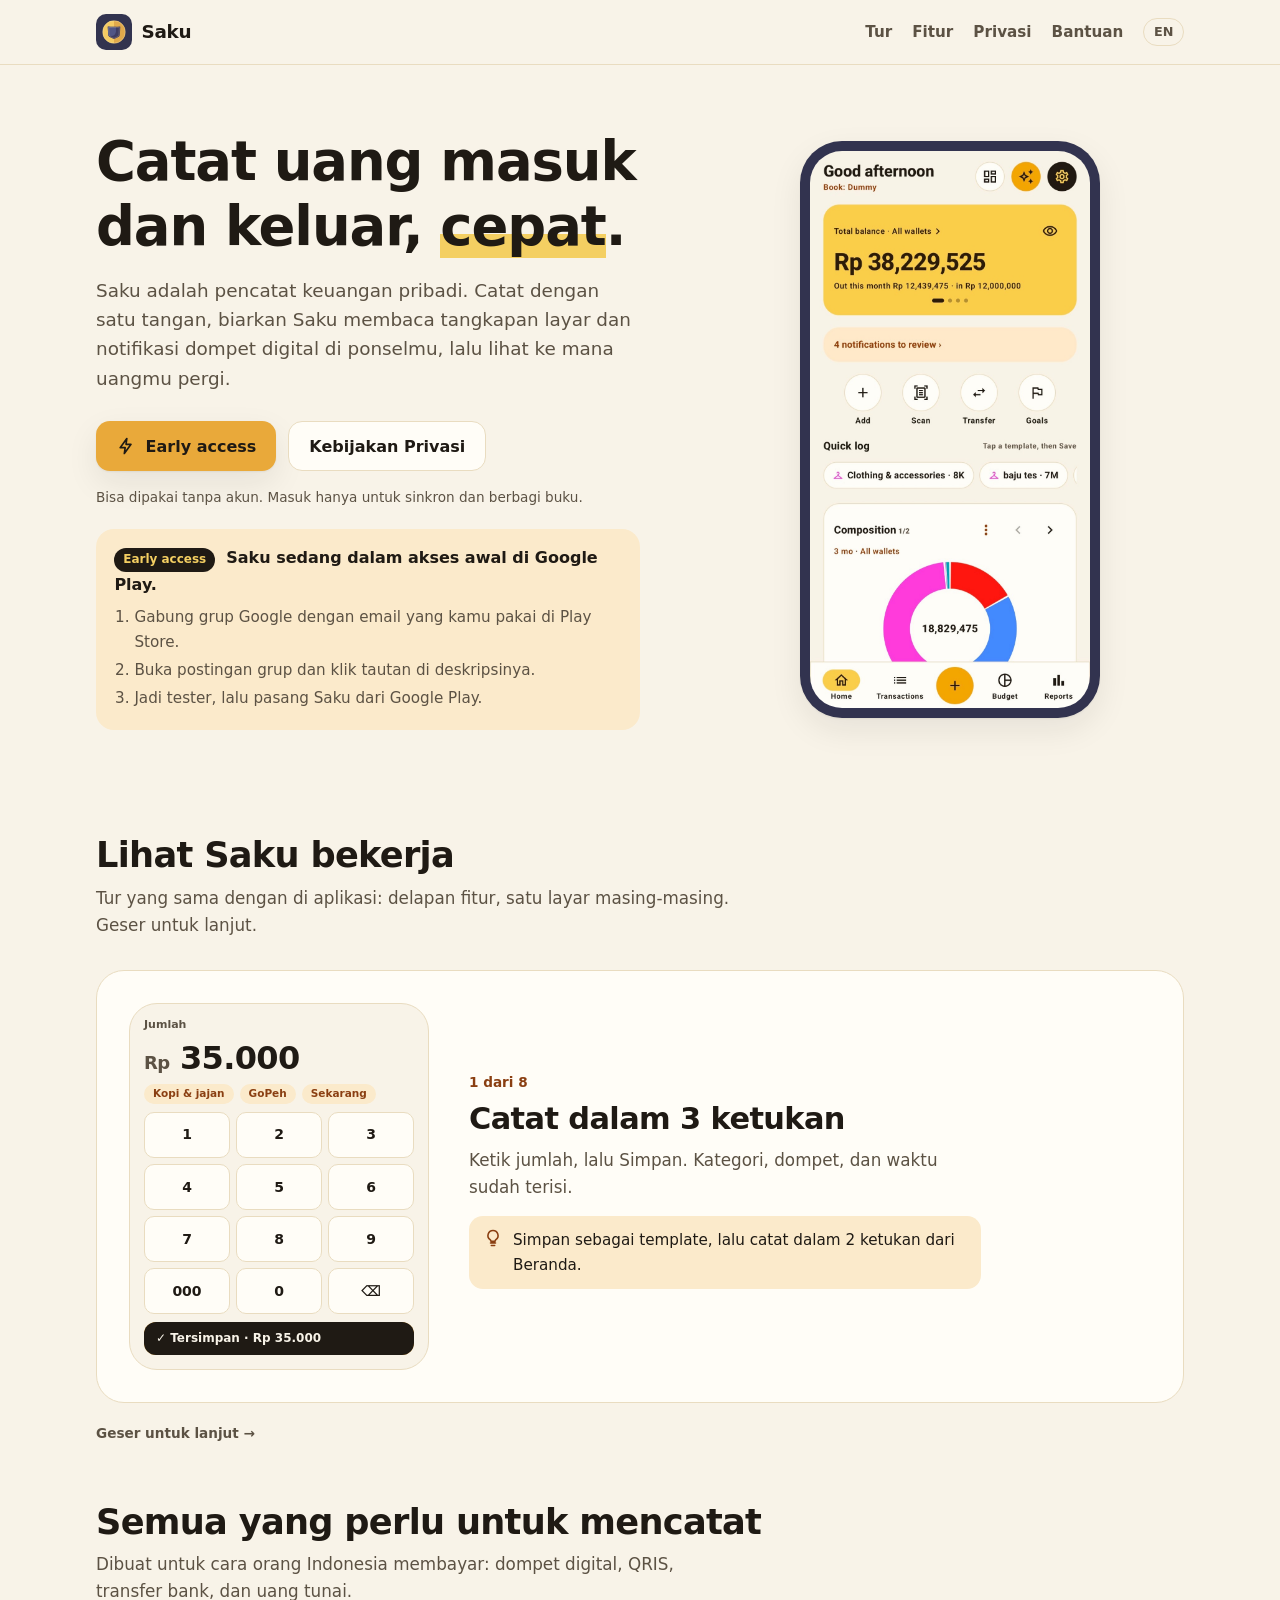
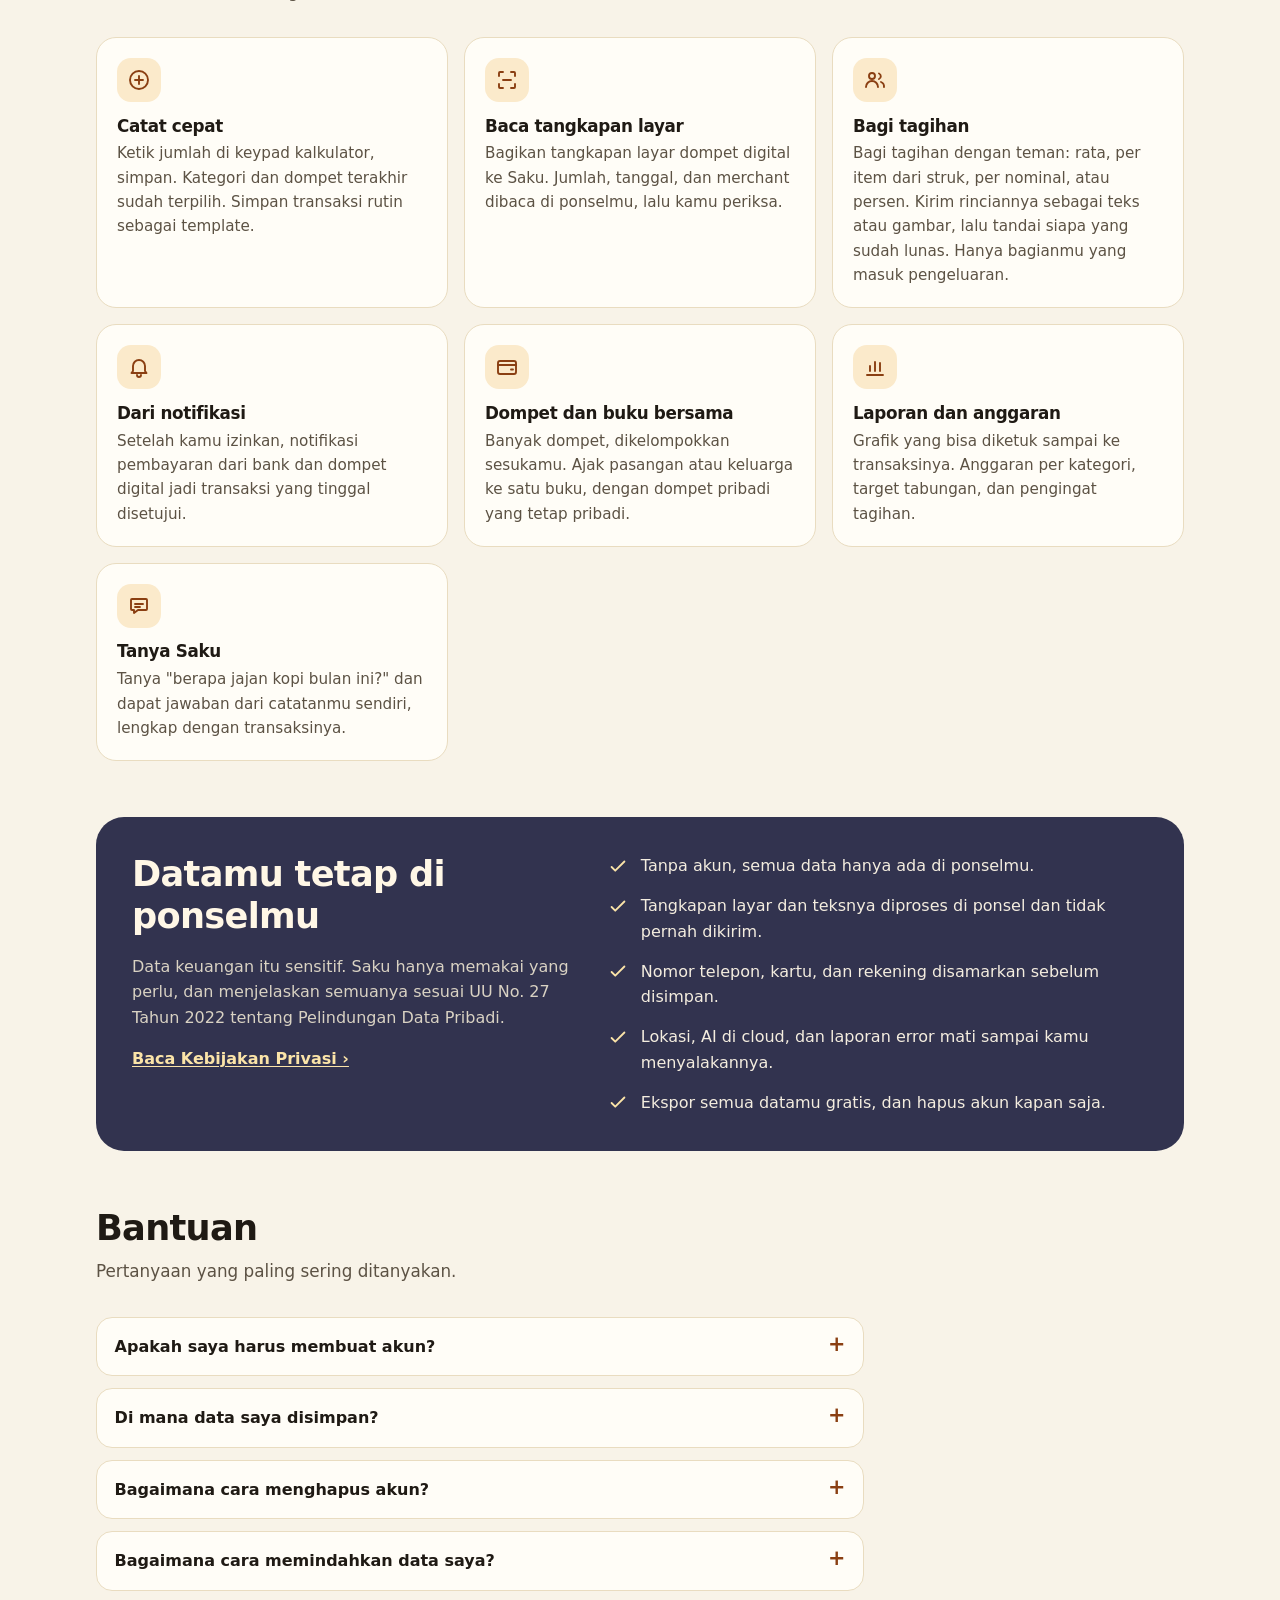
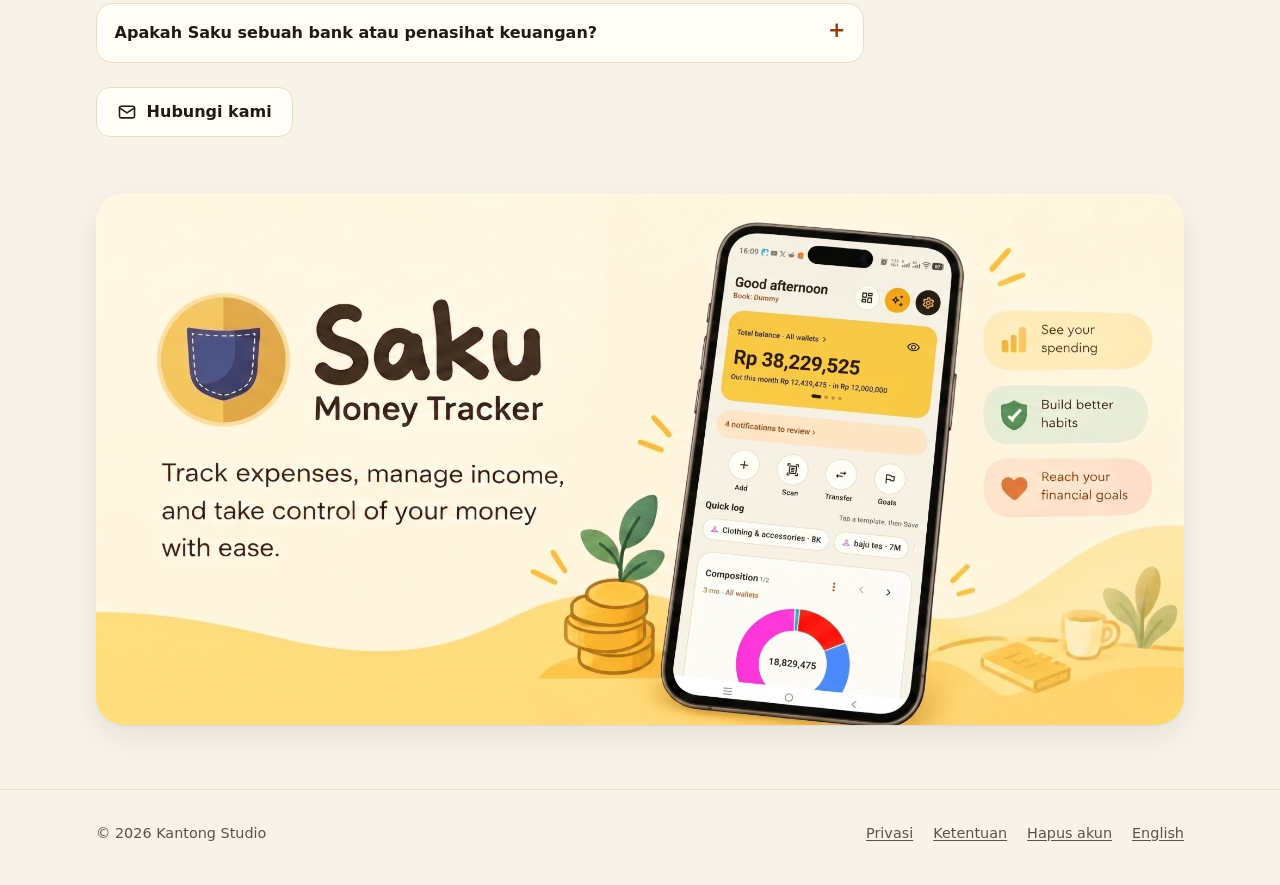
==== saku/index.html @ 869921b6 "Saku: split bill slide in the tour and a split bill feature card Same story as the in-app tour: a sc" ====
<!doctype html>
<!-- Classification: PUBLIC once reviewed; DRAFT until the owner approves (plan/29-website.md). -->
<html lang="id">
<head>
<meta charset="utf-8">
<meta name="viewport" content="width=device-width, initial-scale=1">
<title>Saku: catat uang, cepat</title>
<meta name="description" content="Saku adalah aplikasi pencatat keuangan: catat cepat, baca tangkapan layar dan notifikasi dompet digital di ponsel, laporan, anggaran, dan buku bersama.">
<meta name="color-scheme" content="light">
<meta name="theme-color" content="#F8F3E8">
<link rel="icon" href="logo.svg" type="image/svg+xml">
<link rel="alternate" hreflang="en" href="https://saku.kantongstudio.com/en">
<link rel="canonical" href="https://saku.kantongstudio.com/">
<link rel="stylesheet" href="site.css">
<script src="/analytics.js" defer></script>
<meta property="og:type" content="website">
<meta property="og:site_name" content="Saku">
<meta property="og:title" content="Saku: catat uang, cepat">
<meta property="og:description" content="Saku adalah aplikasi pencatat keuangan: catat cepat, baca tangkapan layar dan notifikasi dompet digital di ponsel, laporan, anggaran, dan buku bersama.">
<meta property="og:url" content="https://saku.kantongstudio.com/">
<meta property="og:locale" content="id_ID">
<meta property="og:image" content="https://saku.kantongstudio.com/img/banner.jpg">
<meta property="og:image:width" content="2000">
<meta property="og:image:height" content="978">
<meta property="og:image:alt" content="Saku Money Tracker: catat pengeluaran, kelola pemasukan, dan kendalikan uangmu dengan mudah.">
<meta name="twitter:card" content="summary_large_image">
</head>
<body>
<a class="skip" href="#main">Langsung ke isi</a>
<header class="top">
  <div class="wrap">
    <a class="brand" href="/"><img src="logo.svg" alt="" width="36" height="36">Saku</a>
    <nav aria-label="Utama">
      <a class="hide-sm" href="#tur">Tur</a>
      <a class="hide-sm" href="#fitur">Fitur</a>
      <a class="hide-sm" href="#privasi">Privasi</a>
      <a href="#bantuan">Bantuan</a>
      <a class="lang" href="/en" hreflang="en" lang="en">EN</a>
    </nav>
  </div>
</header>

<main id="main">
<section class="hero">
  <div class="wrap">
    <div>
      <h1>Catat uang masuk dan keluar, <em>cepat</em>.</h1>
      <p class="lede">Saku adalah pencatat keuangan pribadi. Catat dengan satu tangan, biarkan Saku membaca tangkapan layar dan notifikasi dompet digital di ponselmu, lalu lihat ke mana uangmu pergi.</p>
      <div class="cta">
        <a class="btn btn-primary" href="https://groups.google.com/g/saku-dev-supporter/c/ANMG2_emA_k" rel="noopener">
          <svg viewBox="0 0 24 24" fill="none" stroke="currentColor" stroke-width="2" stroke-linecap="round" stroke-linejoin="round" aria-hidden="true"><path d="M13 3L5 14h6l-1 7 8-11h-6z"/></svg>
          Early access
        </a>
        <a class="btn btn-ghost" href="/privacy">Kebijakan Privasi</a>
      </div>
      <p class="fine">Bisa dipakai tanpa akun. Masuk hanya untuk sinkron dan berbagi buku.</p>
      <div class="early" id="early">
        <p class="early-h"><span class="badge">Early access</span> Saku sedang dalam akses awal di Google Play.</p>
        <ol>
          <li>Gabung grup Google dengan email yang kamu pakai di Play Store.</li>
          <li>Buka postingan grup dan klik tautan di deskripsinya.</li>
          <li>Jadi tester, lalu pasang Saku dari Google Play.</li>
        </ol>
      </div>
    </div>

    <div class="phone"><img src="img/screen-home.jpg" alt="Layar Beranda Saku: total saldo semua dompet, notifikasi untuk ditinjau, tombol Tambah, Scan, Transfer dan Tujuan, catat cepat, dan grafik komposisi pengeluaran" width="900" height="1790" fetchpriority="high"></div>
  </div>
</section>

<section class="block" id="tur">
  <div class="wrap">
    <h2>Lihat Saku bekerja</h2>
    <p class="sub">Tur yang sama dengan di aplikasi: delapan fitur, satu layar masing-masing. Geser untuk lanjut.</p>
    <div class="tour">
    <div class="tour-track" tabindex="0" role="region" aria-roledescription="carousel" aria-label="Tur Saku" data-prev="Sebelumnya" data-next="Berikutnya">
      <article class="slide" aria-roledescription="slide" aria-label="1 dari 9">
        <div class="mini" aria-hidden="true"><span class="m-label">Jumlah</span><div class="m-amt"><span>Rp</span> 35.000</div><div class="m-chips"><span class="m-chip">Kopi &amp; jajan</span><span class="m-chip">GoPeh</span><span class="m-chip">Sekarang</span></div><div class="m-keys"><span>1</span><span>2</span><span class="k3">3</span><span>4</span><span class="k5">5</span><span>6</span><span>7</span><span>8</span><span>9</span><span class="k000">000</span><span>0</span><span>⌫</span></div><div class="m-btn">Simpan</div><div class="m-toast">✓ Tersimpan · Rp 35.000</div></div>
        <div class="slide-text"><span class="step">1 dari 8</span><h3>Catat dalam 3 ketukan</h3><p>Ketik jumlah, lalu Simpan. Kategori, dompet, dan waktu sudah terisi.</p><p class="tip"><svg viewBox="0 0 24 24" aria-hidden="true"><path d="M9 18h6M10 21h4M12 3a6 6 0 0 0-3.5 10.9c.6.5 1 1.2 1 2.1h5c0-.9.4-1.6 1-2.1A6 6 0 0 0 12 3z"/></svg><span>Simpan sebagai template, lalu catat dalam 2 ketukan dari Beranda.</span></p></div>
      </article>
      <article class="slide" aria-roledescription="slide" aria-label="2 dari 9">
        <div class="mini" aria-hidden="true"><div class="m-h">Hasil scan</div><div class="m-card m-shot"><i></i><p>Pembayaran Rp35.000 ke Kopi Kenanga berhasil.</p></div><div class="m-card"><div class="m-row a1"><span class="m-ic ok">✓</span><div>Kopi Kenanga<small>Kopi &amp; jajan · yakin 98%</small></div><span class="m-v out">−Rp 35.000</span></div><div class="m-row a2"><span class="m-ic ok">✓</span><div>Gozack<small>Transport · yakin 94%</small></div><span class="m-v out">−Rp 18.000</span></div></div><div class="m-space"></div><div class="m-btn">Simpan 2</div><div class="m-toast">✓ 2 transaksi tersimpan</div></div>
        <div class="slide-text"><span class="step">2 dari 8</span><h3>Scan struk dan tangkapan layar</h3><p>Tahan + untuk scan struk atau tangkapan layar e-wallet. Dibaca di ponselmu.</p><p class="tip"><svg viewBox="0 0 24 24" aria-hidden="true"><path d="M9 18h6M10 21h4M12 3a6 6 0 0 0-3.5 10.9c.6.5 1 1.2 1 2.1h5c0-.9.4-1.6 1-2.1A6 6 0 0 0 12 3z"/></svg><span>Pilih dari galeri, atau foto langsung dengan kamera.</span></p></div>
      </article>
      <article class="slide" aria-roledescription="slide" aria-label="3 dari 9">
        <div class="mini" aria-hidden="true"><div class="m-h">Bagi tagihan · Per item</div><span class="m-label">Dari hasil scan · Sate Pak Kumis · Rp 180.000</span><div class="m-card"><div class="m-split a1"><div class="m-top"><span>Sate ayam</span><span class="m-v">Rp 90.000</span></div><div class="m-chips"><span class="m-chip">Saya</span><span class="m-chip">Teman 1</span><span class="m-chip m-off">Teman 2</span></div></div><div class="m-split a2"><div class="m-top"><span>Gule kambing</span><span class="m-v">Rp 40.000</span></div><div class="m-chips"><span class="m-chip m-off">Saya</span><span class="m-chip m-off">Teman 1</span><span class="m-chip">Teman 2</span></div></div><div class="m-split a3"><div class="m-top"><span>Es teh ×3</span><span class="m-v">Rp 30.000</span></div><div class="m-chips"><span class="m-chip">Saya</span><span class="m-chip">Teman 1</span><span class="m-chip">Teman 2</span></div></div></div><div class="m-space"></div><div class="m-btn">Bagikan rincian</div><div class="m-toast">✓ Teman 1 · Lunas</div></div>
        <div class="slide-text"><span class="step">3 dari 8</span><h3>Bagi tagihan</h3><p>Scan struk, lalu ketuk Bagi tagihan ini. Beri tiap item ke yang memesan; pajak dan layanan ikut bagian masing-masing. Kirim rinciannya sebagai teks atau gambar.</p><p class="tip"><svg viewBox="0 0 24 24" aria-hidden="true"><path d="M9 18h6M10 21h4M12 3a6 6 0 0 0-3.5 10.9c.6.5 1 1.2 1 2.1h5c0-.9.4-1.6 1-2.1A6 6 0 0 0 12 3z"/></svg><span>Mulai dari Beranda, hasil scan struk, atau menu ⋯ pengeluaran.</span></p></div>
      </article>
      <article class="slide" aria-roledescription="slide" aria-label="4 dari 9">
        <div class="mini" aria-hidden="true"><div class="m-card m-notif"><span class="m-ic c-indigo">GP</span><div>GoPeh<p>Pembayaran QRIS Rp35.000 ke Kopi Kenanga berhasil.</p></div></div><div class="m-h">Notif perlu ditinjau</div><div class="m-card a3"><div class="m-top"><b>Kopi Kenanga</b><span class="m-chip">QRIS</span></div><p class="m-label">Pembayaran QRIS Rp35.000 ke Kopi Kenanga berhasil.</p><div class="m-chips"><span class="m-chip">GoPeh</span><span class="m-chip">Kopi &amp; jajan</span></div><p class="m-label">Catatan: Kopi Kenanga</p><div class="m-btns"><span>Abaikan</span><span>Ubah</span><span class="m-btn">Simpan</span></div></div><div class="m-space"></div><span class="m-label">Notifikasi promo dibuang di ponsel sebelum disimpan.</span></div>
        <div class="slide-text"><span class="step">4 dari 8</span><h3>Pembayaran QRIS disiapkan otomatis</h3><p>Bayar QRIS lewat dompet digital atau banking-mu, dan Saku menyiapkan catatannya. Tinjau, lalu Simpan. Teks disamarkan dan tetap di ponselmu.</p><p class="tip"><svg viewBox="0 0 24 24" aria-hidden="true"><path d="M9 18h6M10 21h4M12 3a6 6 0 0 0-3.5 10.9c.6.5 1 1.2 1 2.1h5c0-.9.4-1.6 1-2.1A6 6 0 0 0 12 3z"/></svg><span>Aktifkan di Pengaturan: Catat otomatis dari notifikasi pembayaran.</span></p></div>
      </article>
      <article class="slide" aria-roledescription="slide" aria-label="5 dari 9">
        <div class="mini" aria-hidden="true"><div class="m-hero"><small>Total saldo · Semua dompet</small><b>Rp 10.930.000</b></div><span class="m-section">Dompet A</span><div class="m-card"><div class="m-row"><span class="m-ic c-teal">GP</span><div>GoPeh<small>Dompet digital</small></div><span class="m-v ">Rp 1.250.000</span><span class="m-toggle"></span></div><div class="m-row dim"><span class="m-ic c-clay">OY</span><div>Oyoy<small>Tidak dihitung</small></div><span class="m-v ">Rp 1.550.000</span><span class="m-toggle"></span></div><div class="m-row"><span class="m-ic c-slate">BC</span><div>Bank Cuan<small>Bank</small></div><span class="m-v ">Rp 9.680.000</span><span class="m-toggle"></span></div></div><div class="m-space"></div><span class="m-label">Dompet yang dimatikan tidak ikut dihitung di Total saldo.</span></div>
        <div class="slide-text"><span class="step">5 dari 8</span><h3>Semua dompetmu</h3><p>Gabungkan banyak dompet. Matikan yang tidak mau dihitung, sembunyikan jumlah kapan saja.</p><p class="tip"><svg viewBox="0 0 24 24" aria-hidden="true"><path d="M9 18h6M10 21h4M12 3a6 6 0 0 0-3.5 10.9c.6.5 1 1.2 1 2.1h5c0-.9.4-1.6 1-2.1A6 6 0 0 0 12 3z"/></svg><span>Dompet bisa bersarang: GoPeh di dalam Dompet A.</span></p></div>
      </article>
      <article class="slide" aria-roledescription="slide" aria-label="6 dari 9">
        <div class="mini" aria-hidden="true"><div class="m-top"><span class="m-h">Laporan</span><span class="m-chip">Pengeluaran · 6 bulan</span></div><div class="m-card"><div class="m-bars"><i></i><i></i><i></i><i></i><i></i><i></i></div><div class="m-months"><span>Mei</span><span>Jun</span><span>Jul</span><span>Agu</span><span>Sep</span><span>Okt</span></div></div><span class="m-section">Okt · Ke mana uangmu pergi</span><div class="m-card a3"><div class="m-cat"><div><span>Makan</span><span class="m-v ">Rp 1.240.000</span></div><div class="m-meter"><i class="w100 "></i></div></div><div class="m-cat"><div><span>Transport</span><span class="m-v ">Rp 690.000</span></div><div class="m-meter"><i class="w55 "></i></div></div><div class="m-cat"><div><span>Belanja</span><span class="m-v ">Rp 540.000</span></div><div class="m-meter"><i class="w45 "></i></div></div></div></div>
        <div class="slide-text"><span class="step">6 dari 8</span><h3>Laporan yang bisa dibuka</h3><p>Ketuk batang atau irisan untuk melihat transaksi di baliknya.</p><p class="tip"><svg viewBox="0 0 24 24" aria-hidden="true"><path d="M9 18h6M10 21h4M12 3a6 6 0 0 0-3.5 10.9c.6.5 1 1.2 1 2.1h5c0-.9.4-1.6 1-2.1A6 6 0 0 0 12 3z"/></svg><span>Filter laporan diingat.</span></p></div>
      </article>
      <article class="slide" aria-roledescription="slide" aria-label="7 dari 9">
        <div class="mini" aria-hidden="true"><div class="m-tabs"><span class="on">Anggaran</span><span>Tujuan</span><span>Tagihan</span></div><div class="m-card"><div class="m-cat"><div><span>Makan</span><span class="m-v ">Rp 1,4 jt dari 2 jt</span></div><div class="m-meter"><i class="w72 "></i></div></div><div class="m-cat"><div><span>Transport</span><span class="m-v ">Rp 450 rb dari 1 jt</span></div><div class="m-meter"><i class="w45 "></i></div></div><div class="m-cat"><div><span>Hiburan</span><span class="m-v over">Rp 520 rb dari 500 rb</span></div><div class="m-meter"><i class="w100 over"></i></div></div></div><span class="m-section">Tujuan</span><div class="m-card a3"><div class="m-cat"><div><span>Liburan Bali</span><span class="m-v ">33%</span></div><div class="m-meter"><i class="w30 "></i></div></div></div></div>
        <div class="slide-text"><span class="step">7 dari 8</span><h3>Anggaran dan Tujuan</h3><p>Atur batas per kategori dan menabung untuk tujuan. Saku memberi tahu bila hampir habis.</p><p class="tip"><svg viewBox="0 0 24 24" aria-hidden="true"><path d="M9 18h6M10 21h4M12 3a6 6 0 0 0-3.5 10.9c.6.5 1 1.2 1 2.1h5c0-.9.4-1.6 1-2.1A6 6 0 0 0 12 3z"/></svg><span>Tagihan berulang ada di tab ketiga.</span></p></div>
      </article>
      <article class="slide" aria-roledescription="slide" aria-label="8 dari 9">
        <div class="mini" aria-hidden="true"><div class="m-h">Tanya Saku</div><div class="m-chips"><span class="m-chip">Cari di: Semua dompet · Okt</span></div><div class="m-q">Berapa jajan kopi bulan ini?</div><div class="m-card m-a a3"><span class="m-label">Kopi &amp; jajan · Oktober</span><b>Rp 412.000</b><span class="m-label">14 transaksi</span></div><div class="a3"><span class="m-label">Dipahami sebagai</span><div class="m-chips"><span class="m-chip">Kopi &amp; jajan</span><span class="m-chip">Okt 2026</span><span class="m-chip">Pengeluaran</span></div></div></div>
        <div class="slide-text"><span class="step">8 dari 8</span><h3>Tanya Saku</h3><p>Tanya apa saja tentang uangmu. Angka selalu dihitung dari datamu.</p><p class="tip"><svg viewBox="0 0 24 24" aria-hidden="true"><path d="M9 18h6M10 21h4M12 3a6 6 0 0 0-3.5 10.9c.6.5 1 1.2 1 2.1h5c0-.9.4-1.6 1-2.1A6 6 0 0 0 12 3z"/></svg><span>Batasi dompet dan periode sebelum bertanya.</span></p></div>
      </article>
      <article class="slide" aria-roledescription="slide" aria-label="Saku Pro" data-flag="pro" hidden>
        <div class="mini" aria-hidden="true"><div class="m-pro"><span class="m-chip">✦ Pro</span><b>Saku Pro</b><small>Segera hadir</small></div><div class="m-card"><div class="m-cmp m-cmp-h"><span></span><span>Gratis</span><b>Pro</b></div><div class="m-cmp a1"><span>Tanya Saku · AI Premium</span><span>—</span><b>30/hari</b></div><div class="m-cmp a2"><span>Peta pengeluaran</span><span>—</span><b>✓</b></div><div class="m-cmp a3"><span>Grafik Lanjutan &amp; Rumus</span><span>Pratinjau</span><b>✓</b></div><div class="m-cmp a3"><span>Grafik &amp; tema resmi</span><span>✓</span><b>✓</b></div></div><div class="m-space"></div><div class="m-btn">Jadi Pro · Google Play</div></div>
        <div class="slide-text"><span class="step">Segera hadir</span><h3>Saku Pro</h3><p>Buka 30 jawaban AI sehari, peta pengeluaran, serta grafik Lanjutan &amp; Rumus. Pembayaran lewat Google Play.</p><p class="tip"><svg viewBox="0 0 24 24" aria-hidden="true"><path d="M9 18h6M10 21h4M12 3a6 6 0 0 0-3.5 10.9c.6.5 1 1.2 1 2.1h5c0-.9.4-1.6 1-2.1A6 6 0 0 0 12 3z"/></svg><span>Yang lain tetap gratis: grafik dan tema resmi, grafik sederhana, memasang item komunitas gratis, membagikan buatanmu.</span></p></div>
      </article>
      <article class="slide" aria-roledescription="slide" aria-label="9 dari 9">
        <div class="mini m-center" aria-hidden="true"><img class="m-logo" src="logo.svg" alt=""><div class="m-grid"><span class="icon"><svg viewBox="0 0 24 24"><circle cx="12" cy="12" r="9"/><path d="M12 8v8M8 12h8"/></svg></span><span class="icon"><svg viewBox="0 0 24 24"><path d="M4 8V5a1 1 0 0 1 1-1h3M16 4h3a1 1 0 0 1 1 1v3M20 16v3a1 1 0 0 1-1 1h-3M8 20H5a1 1 0 0 1-1-1v-3M8 12h8"/></svg></span><span class="icon"><svg viewBox="0 0 24 24"><path d="M6 16v-5a6 6 0 0 1 12 0v5l1.5 2h-15z"/><path d="M10 20a2 2 0 0 0 4 0"/></svg></span><span class="icon"><svg viewBox="0 0 24 24"><rect x="3" y="6" width="18" height="13" rx="2"/><path d="M3 10h18M16 14.5h2"/></svg></span><span class="icon"><svg viewBox="0 0 24 24"><path d="M4 20h16M7 16v-5M12 16V7M17 16v-8"/></svg></span><span class="icon"><svg viewBox="0 0 24 24"><path d="M5 5h14a1 1 0 0 1 1 1v9a1 1 0 0 1-1 1h-8l-4 3v-3H5a1 1 0 0 1-1-1V6a1 1 0 0 1 1-1z"/><path d="M8 10h8M8 13h5"/></svg></span><span class="icon"><svg viewBox="0 0 24 24"><circle cx="9" cy="8" r="3"/><path d="M3 19a6 6 0 0 1 12 0M16 5.5a3 3 0 0 1 0 5.5M18 14a5 5 0 0 1 3 5"/></svg></span></div></div>
        <div class="slide-text"><span class="step">Tur Saku</span><h3>Siap mencatat?</h3><p>Tur yang sama muncul sekali setelah kamu membuka Saku, dan bisa diputar lagi di Pengaturan › Dukungan › Tutorial.</p><a class="btn btn-primary" href="https://groups.google.com/g/saku-dev-supporter/c/ANMG2_emA_k" rel="noopener">Early access</a></div>
      </article>
    </div>
    <p class="tour-hint">Geser untuk lanjut →</p>
    </div>
  </div>
</section>

<section class="block" id="fitur">
  <div class="wrap">
    <h2>Semua yang perlu untuk mencatat</h2>
    <p class="sub">Dibuat untuk cara orang Indonesia membayar: dompet digital, QRIS, transfer bank, dan uang tunai.</p>
    <div class="grid">
      <article class="feat">
        <div class="icon"><svg viewBox="0 0 24 24" aria-hidden="true"><circle cx="12" cy="12" r="9"/><path d="M12 8v8M8 12h8"/></svg></div>
        <h3>Catat cepat</h3>
        <p>Ketik jumlah di keypad kalkulator, simpan. Kategori dan dompet terakhir sudah terpilih. Simpan transaksi rutin sebagai template.</p>
      </article>
      <article class="feat">
        <div class="icon"><svg viewBox="0 0 24 24" aria-hidden="true"><path d="M4 8V5a1 1 0 0 1 1-1h3M16 4h3a1 1 0 0 1 1 1v3M20 16v3a1 1 0 0 1-1 1h-3M8 20H5a1 1 0 0 1-1-1v-3M8 12h8"/></svg></div>
        <h3>Baca tangkapan layar</h3>
        <p>Bagikan tangkapan layar dompet digital ke Saku. Jumlah, tanggal, dan merchant dibaca di ponselmu, lalu kamu periksa.</p>
      </article>
      <article class="feat">
        <div class="icon"><svg aria-hidden="true" viewBox="0 0 24 24"><circle cx="9" cy="8" r="3"/><path d="M3 19a6 6 0 0 1 12 0M16 5.5a3 3 0 0 1 0 5.5M18 14a5 5 0 0 1 3 5"/></svg></div>
        <h3>Bagi tagihan</h3>
        <p>Bagi tagihan dengan teman: rata, per item dari struk, per nominal, atau persen. Kirim rinciannya sebagai teks atau gambar, lalu tandai siapa yang sudah lunas. Hanya bagianmu yang masuk pengeluaran.</p>
      </article>
      <article class="feat">
        <div class="icon"><svg viewBox="0 0 24 24" aria-hidden="true"><path d="M6 16v-5a6 6 0 0 1 12 0v5l1.5 2h-15z"/><path d="M10 20a2 2 0 0 0 4 0"/></svg></div>
        <h3>Dari notifikasi</h3>
        <p>Setelah kamu izinkan, notifikasi pembayaran dari bank dan dompet digital jadi transaksi yang tinggal disetujui.</p>
      </article>
      <article class="feat">
        <div class="icon"><svg viewBox="0 0 24 24" aria-hidden="true"><rect x="3" y="6" width="18" height="13" rx="2"/><path d="M3 10h18M16 14.5h2"/></svg></div>
        <h3>Dompet dan buku bersama</h3>
        <p>Banyak dompet, dikelompokkan sesukamu. Ajak pasangan atau keluarga ke satu buku, dengan dompet pribadi yang tetap pribadi.</p>
      </article>
      <article class="feat">
        <div class="icon"><svg viewBox="0 0 24 24" aria-hidden="true"><path d="M4 20h16M7 16v-5M12 16V7M17 16v-8"/></svg></div>
        <h3>Laporan dan anggaran</h3>
        <p>Grafik yang bisa diketuk sampai ke transaksinya. Anggaran per kategori, target tabungan, dan pengingat tagihan.</p>
      </article>
      <article class="feat">
        <div class="icon"><svg viewBox="0 0 24 24" aria-hidden="true"><path d="M5 5h14a1 1 0 0 1 1 1v9a1 1 0 0 1-1 1h-8l-4 3v-3H5a1 1 0 0 1-1-1V6a1 1 0 0 1 1-1z"/><path d="M8 10h8M8 13h5"/></svg></div>
        <h3>Tanya Saku</h3>
        <p>Tanya "berapa jajan kopi bulan ini?" dan dapat jawaban dari catatanmu sendiri, lengkap dengan transaksinya.</p>
      </article>
    </div>
  </div>
</section>

<section class="block" id="privasi">
  <div class="wrap">
    <div class="privacy-band">
      <div>
        <h2>Datamu tetap di ponselmu</h2>
        <p>Data keuangan itu sensitif. Saku hanya memakai yang perlu, dan menjelaskan semuanya sesuai UU No. 27 Tahun 2022 tentang Pelindungan Data Pribadi.</p>
        <p><a href="/privacy">Baca Kebijakan Privasi ›</a></p>
      </div>
      <ul>
        <li><svg viewBox="0 0 24 24" aria-hidden="true"><path d="M5 12l4 4 10-10"/></svg><span>Tanpa akun, semua data hanya ada di ponselmu.</span></li>
        <li><svg viewBox="0 0 24 24" aria-hidden="true"><path d="M5 12l4 4 10-10"/></svg><span>Tangkapan layar dan teksnya diproses di ponsel dan tidak pernah dikirim.</span></li>
        <li><svg viewBox="0 0 24 24" aria-hidden="true"><path d="M5 12l4 4 10-10"/></svg><span>Nomor telepon, kartu, dan rekening disamarkan sebelum disimpan.</span></li>
        <li><svg viewBox="0 0 24 24" aria-hidden="true"><path d="M5 12l4 4 10-10"/></svg><span>Lokasi, AI di cloud, dan laporan error mati sampai kamu menyalakannya.</span></li>
        <li><svg viewBox="0 0 24 24" aria-hidden="true"><path d="M5 12l4 4 10-10"/></svg><span>Ekspor semua datamu gratis, dan hapus akun kapan saja.</span></li>
      </ul>
    </div>
  </div>
</section>

<section class="block" id="bantuan">
  <div class="wrap">
    <h2>Bantuan</h2>
    <p class="sub">Pertanyaan yang paling sering ditanyakan.</p>
    <div class="faq">
      <details>
        <summary>Apakah saya harus membuat akun?</summary>
        <p>Tidak. Tanpa akun, Saku bekerja penuh di ponselmu. Akun (Google atau kode email sekali pakai) hanya dibutuhkan untuk sinkron ke perangkat lain dan berbagi buku.</p>
      </details>
      <details>
        <summary>Di mana data saya disimpan?</summary>
        <p>Tanpa akun, hanya di ponsel. Setelah masuk, transaksi terstruktur disimpan di server kami di Singapura. Rinciannya ada di <a href="/privacy">Kebijakan Privasi</a>.</p>
      </details>
      <details>
        <summary>Bagaimana cara menghapus akun?</summary>
        <p>Di aplikasi: Pengaturan › Akun &amp; sinkron › Hapus akun. Tidak punya aplikasinya lagi? Ikuti langkah di <a href="/delete-account">Hapus akun</a>.</p>
      </details>
      <details>
        <summary>Bagaimana cara memindahkan data saya?</summary>
        <p>Pengaturan › Impor &amp; ekspor › Cadangan lengkap (JSON) atau CSV. Saku juga bisa mengimpor dari aplikasi keuangan lain.</p>
      </details>
      <details>
        <summary>Apakah Saku sebuah bank atau penasihat keuangan?</summary>
        <p>Bukan. Saku hanya mencatat. Saku tidak memindahkan uang dan tidak memberi saran investasi. Lihat <a href="/terms">Ketentuan Penggunaan</a>.</p>
      </details>
    </div>
    <div class="contact">
      <a class="btn btn-ghost" href="mailto:cs-saku@kantongstudio.com">
        <svg viewBox="0 0 24 24" fill="none" stroke="currentColor" stroke-width="1.9" stroke-linecap="round" stroke-linejoin="round" aria-hidden="true"><rect x="3" y="5" width="18" height="14" rx="2"/><path d="M3 7l9 6 9-6"/></svg>
        Hubungi kami
      </a>
    </div>
  </div>
</section>

<section class="block">
  <div class="wrap">
    <a class="banner" href="https://groups.google.com/g/saku-dev-supporter/c/ANMG2_emA_k" rel="noopener"><img src="img/banner.jpg" alt="Saku Money Tracker: catat pengeluaran, kelola pemasukan, dan kendalikan uangmu dengan mudah." width="2000" height="978" loading="lazy"></a>
  </div>
</section>
</main>

<footer class="foot">
  <div class="wrap">
    <span>© 2026 Kantong Studio</span>
    <nav aria-label="Dokumen">
      <a href="/privacy">Privasi</a>
      <a href="/terms">Ketentuan</a>
      <a href="/delete-account">Hapus akun</a>
      <a href="/en" hreflang="en" lang="en">English</a>
    </nav>
  </div>
</footer>
</body>
</html>
---- saku/site.css ----
/* saku.kantongstudio.com: Warm Ochre tokens from plan/07-design.md. No scripts on this site; light theme only (owner, 2026-10-26). */
:root {
  --bg:#F8F3E8; --surface:#FFFDF7; --surface-2:#F1E6CF; --line:#E9DCC0;
  --fg:#1F1A14; --muted:#5C5244; --accent:#8A3F12;
  --primary:#E9A93A; --on-primary:#1F1A14;
  --hero:#F4CF62; --on-hero:#2A1E0E; --tint:#FBEACB; --on-tint:#8A3F12;
  --navy:#32334F; --on-navy:#FBE4A8;
  --income:#1B763A; --spend:#A14A42; --mark:#F4CF62;
  --data1:#C9831F; --data2:#F3D58E; --track:#F2E7D0; --bad:#A8321F; --sel-bg:#1F1A14; --sel-fg:#F4CF62;
  --shadow:0 1px 2px rgba(31,26,20,.06), 0 12px 32px rgba(31,26,20,.08);
}

* { box-sizing:border-box; }
html { -webkit-text-size-adjust:100%; }
body {
  margin:0; background:var(--bg); color:var(--fg);
  font:500 16px/1.6 Manrope, ui-sans-serif, system-ui, -apple-system, "Segoe UI", Roboto, sans-serif;
}
a { color:var(--accent); text-underline-offset:.15em; }
a:focus-visible, summary:focus-visible { outline:3px solid var(--primary); outline-offset:3px; border-radius:6px; }
h1, h2, h3 { font-weight:800; letter-spacing:-.02em; line-height:1.2; }
.wrap { max-width:70rem; margin:0 auto; padding:0 16px; }
.skip { position:absolute; left:-999px; }
.skip:focus { left:16px; top:8px; background:var(--surface); padding:.5rem .75rem; border-radius:8px; z-index:2; }

/* Header and footer, shared by every page */
.top { border-bottom:1px solid var(--line); background:var(--bg); }
.top .wrap { display:flex; align-items:center; gap:1rem; min-height:64px; }
.brand { display:flex; align-items:center; gap:.6rem; color:var(--fg); text-decoration:none; font-weight:800; font-size:1.15rem; letter-spacing:-.02em; }
.brand img { width:36px; height:36px; border-radius:10px; }
.top nav { margin-left:auto; display:flex; gap:1.25rem; align-items:center; font-weight:700; font-size:.95rem; }
.top nav a { color:var(--muted); text-decoration:none; }
.top nav a:hover, .top nav a[aria-current] { color:var(--fg); }
.lang { border:1px solid var(--line); border-radius:999px; padding:.15rem .6rem; font-size:.8rem; }
@media (max-width:640px) { .top nav .hide-sm { display:none; } }

.foot { border-top:1px solid var(--line); margin-top:4rem; padding:2rem 0 2.5rem; color:var(--muted); font-size:.9rem; }
.foot .wrap { display:flex; flex-wrap:wrap; gap:.75rem 1.5rem; align-items:center; }
.foot nav { display:flex; flex-wrap:wrap; gap:.5rem 1.25rem; margin-left:auto; }
.foot a { color:var(--muted); }

/* Buttons */
.btn { display:inline-flex; align-items:center; gap:.6rem; min-height:48px; padding:.7rem 1.25rem; border-radius:14px; font-weight:800; text-decoration:none; }
.btn-primary { background:var(--primary); color:var(--on-primary); box-shadow:var(--shadow); }
.btn-primary:hover { filter:brightness(1.05); }
.btn-ghost { color:var(--fg); border:1.5px solid var(--line); background:var(--surface); }
.btn svg { width:20px; height:20px; flex:none; }

/* Landing: hero */
.hero .wrap { display:grid; grid-template-columns:1.1fr .9fr; gap:3rem; align-items:center; padding-top:4rem; padding-bottom:3rem; }
.eyebrow { display:inline-block; background:var(--tint); color:var(--on-tint); font-weight:800; font-size:.8rem; padding:.3rem .7rem; border-radius:999px; }
.hero h1 { font-size:clamp(2.1rem, 5vw, 3.4rem); margin:0 0 1rem; }
.hero h1 em { font-style:normal; background:linear-gradient(transparent 62%, var(--mark) 62%); }
.lede { font-size:1.15rem; color:var(--muted); max-width:34rem; margin:0 0 1.75rem; }
.cta { display:flex; flex-wrap:wrap; gap:.75rem; }
.fine { color:var(--muted); font-size:.85rem; margin-top:1rem; }
@media (max-width:860px) { .hero .wrap { grid-template-columns:1fr; gap:2.5rem; padding-top:2.5rem; } }

/* Hero phone: the real Beranda screenshot (status bar cropped off) in a frame */
.phone { justify-self:center; width:min(300px, 100%); background:var(--navy); border-radius:42px; padding:10px; box-shadow:var(--shadow); }
.phone img { display:block; width:100%; height:auto; border-radius:32px; }

/* Closing banner: links to the Play listing */
.banner { display:block; border-radius:28px; overflow:hidden; box-shadow:var(--shadow); }
.banner img { display:block; width:100%; height:auto; }
.banner:focus-visible { outline:3px solid var(--primary); outline-offset:4px; }

.early { margin-top:1.25rem; max-width:34rem; background:var(--tint); border-radius:18px; padding:1rem 1.15rem; }
.early-h { margin:0 0 .5rem; font-weight:700; }
.early .badge { display:inline-block; background:var(--sel-bg); color:var(--sel-fg); font-weight:800; font-size:.75rem; padding:.15rem .55rem; border-radius:999px; margin-right:.35rem; }
.early ol { margin:0; padding-left:1.25rem; color:var(--muted); font-size:.95rem; }
.early li { margin:.25rem 0; }

/* Landing: sections */
section.block { padding:3.5rem 0 0; }
.block h2 { font-size:clamp(1.6rem, 3.2vw, 2.2rem); margin:0 0 .5rem; }
.block > .wrap > p.sub { color:var(--muted); max-width:40rem; margin:0 0 2rem; font-size:1.05rem; }
.grid { display:grid; grid-template-columns:repeat(3, 1fr); gap:1rem; }
@media (max-width:860px) { .grid { grid-template-columns:repeat(2, 1fr); } }
@media (max-width:560px) { .grid { grid-template-columns:1fr; } }
.feat { background:var(--surface); border:1px solid var(--line); border-radius:20px; padding:1.25rem; }
.feat h3 { font-size:1.05rem; margin:.85rem 0 .35rem; }
.feat p { margin:0; color:var(--muted); font-size:.95rem; }
.icon { width:44px; height:44px; border-radius:14px; background:var(--tint); color:var(--on-tint); display:grid; place-items:center; }
.icon svg { width:24px; height:24px; fill:none; stroke:currentColor; stroke-width:1.9; stroke-linecap:round; stroke-linejoin:round; }

.privacy-band { background:var(--navy); color:#F4EDDF; border-radius:28px; padding:2.25rem; display:grid; grid-template-columns:.9fr 1.1fr; gap:2rem; }
.privacy-band h2 { color:#FFF7E6; }
.privacy-band p { color:#D9D2C3; }
.privacy-band a { color:var(--on-navy); font-weight:800; }
.privacy-band ul { list-style:none; margin:0; padding:0; display:grid; gap:.9rem; }
.privacy-band li { display:flex; gap:.75rem; align-items:flex-start; }
.privacy-band li svg { flex:none; width:22px; height:22px; margin-top:.15rem; fill:none; stroke:var(--on-navy); stroke-width:2; stroke-linecap:round; stroke-linejoin:round; }
@media (max-width:760px) { .privacy-band { grid-template-columns:1fr; padding:1.5rem; border-radius:22px; } }

.faq { display:grid; gap:.75rem; max-width:48rem; }
.faq details { background:var(--surface); border:1px solid var(--line); border-radius:16px; padding:0 1.1rem; }
.faq summary { cursor:pointer; font-weight:800; padding:1rem 0; list-style:none; display:flex; justify-content:space-between; gap:1rem; }
.faq summary::-webkit-details-marker { display:none; }
.faq summary::after { content:"+"; color:var(--accent); font-size:1.3rem; line-height:1; }
.faq details[open] summary::after { content:"−"; }
.faq details p { margin:0 0 1rem; color:var(--muted); }
.contact { margin-top:1.5rem; display:flex; flex-wrap:wrap; gap:.75rem; }

/* Landing: Tur Saku carousel. Scroll-snap works everywhere (swipe, trackpad, arrow keys when focused);
   browsers with CSS carousels (::scroll-button, ::scroll-marker) also draw arrows and progress segments. No script. */
.tour { position:relative; }
.tour-track {
  display:flex; gap:16px; overflow-x:auto; scroll-snap-type:x mandatory; scroll-behavior:smooth;
  overscroll-behavior-x:contain; padding-bottom:12px; scrollbar-width:thin; scrollbar-color:var(--line) transparent;
  scroll-marker-group:after;
}
.tour-track:focus-visible { outline:3px solid var(--primary); outline-offset:4px; border-radius:28px; }
.slide {
  flex:0 0 100%; scroll-snap-align:start; display:grid; grid-template-columns:minmax(0, 300px) 1fr; gap:2.5rem; align-items:center;
  background:var(--surface); border:1px solid var(--line); border-radius:28px; padding:2rem;
}
.slide-text .step { color:var(--accent); font-weight:800; font-size:.85rem; }
.slide-text h3 { font-size:clamp(1.4rem, 3vw, 1.9rem); margin:.4rem 0 .6rem; }
.slide-text p { color:var(--muted); font-size:1.05rem; margin:0 0 1rem; max-width:32rem; }
.slide-text .tip { display:flex; gap:.6rem; background:var(--tint); color:var(--fg); border-radius:14px; padding:.75rem .9rem; font-size:.95rem; }
.tip svg { flex:none; width:20px; height:20px; fill:none; stroke:var(--on-tint); stroke-width:1.9; stroke-linecap:round; stroke-linejoin:round; }
@media (max-width:760px) {
  .tour-track { gap:12px; }
  .slide { flex-basis:90%; grid-template-columns:1fr; gap:1.25rem; padding:1rem 1rem 1.25rem; border-radius:24px; }
  .slide-text p { font-size:1rem; }
}
.tour-hint { color:var(--muted); font-size:.85rem; font-weight:700; margin:.5rem 0 0; }
.tour-track::scroll-marker-group { display:flex; gap:6px; align-items:center; height:48px; margin-right:120px; }
.slide::scroll-marker { content:"" / attr(aria-label); width:28px; height:6px; border-radius:99px; background:var(--line); }
.slide::scroll-marker:target-current { background:var(--data1); }
.slide::scroll-marker:focus-visible { outline:3px solid var(--primary); outline-offset:3px; }
.tour-track::scroll-button(*) {
  position:absolute; bottom:0; width:48px; height:48px; border-radius:50%; border:1.5px solid var(--line);
  background:var(--surface); color:var(--fg); font:800 1.3rem/1 inherit; cursor:pointer;
}
.tour-track::scroll-button(*):disabled { opacity:.35; cursor:default; }
.tour-track::scroll-button(*):focus-visible { outline:3px solid var(--primary); outline-offset:3px; }
.tour-track::scroll-button(left) { content:"‹" / attr(data-prev); right:56px; }
.tour-track::scroll-button(right) { content:"›" / attr(data-next); right:0; }
@supports selector(::scroll-marker) { .tour-hint { display:none; } .tour-track { scrollbar-width:none; } }

/* Mini app screens inside the slides: drawn after the in-app tour (design/screens/P2Tour.html), one 4.5 s loop each */
.mini {
  position:relative; width:100%; max-width:300px; aspect-ratio:314/384; margin:0 auto; overflow:hidden;
  background:var(--bg); border:1px solid var(--line); border-radius:28px; padding:14px;
  display:flex; flex-direction:column; gap:8px; font-size:12px; line-height:1.3; font-weight:700;
}
.m-h { font-size:15px; font-weight:800; }
.m-label { color:var(--muted); font-size:11px; }
.m-amt { font-size:32px; font-weight:800; letter-spacing:-.02em; font-variant-numeric:tabular-nums; line-height:1.1; }
.m-amt span { color:var(--muted); font-size:18px; }
.m-chips { display:flex; flex-wrap:wrap; gap:6px; }
.m-chip { background:var(--tint); color:var(--on-tint); border-radius:99px; padding:3px 9px; font-size:10.5px; font-weight:800; }
.m-chip.m-off { background:var(--track); color:var(--muted); } /* split bill: a person not given this item */
.m-split .m-chip:not(.m-off) { background:var(--sel-bg); color:var(--sel-fg); }
.m-split + .m-split { border-top:1px solid var(--line); margin-top:5px; padding-top:5px; } .m-split .m-chips { margin-top:3px; }
.m-keys { flex:1; display:grid; grid-template-columns:repeat(3, 1fr); gap:6px; }
.m-keys span { background:var(--surface); border:1px solid var(--line); border-radius:10px; display:grid; place-items:center; font-size:14px; font-weight:800; }
.m-btn { background:var(--primary); color:var(--on-primary); border-radius:12px; padding:9px; text-align:center; font-weight:800; }
.m-btns { display:flex; gap:6px; } .m-btns span { flex:1; text-align:center; border:1px solid var(--line); border-radius:10px; padding:7px 0; }
.m-btns .m-btn { flex:1.4; border:0; padding:7px 0; }
.m-toast { position:absolute; left:14px; right:14px; bottom:14px; background:var(--fg); color:var(--bg); border-radius:12px; padding:9px 12px; font-weight:800; }
.m-card { background:var(--surface); border:1px solid var(--line); border-radius:14px; padding:10px 12px; }
.m-hero { background:var(--hero); color:var(--on-hero); border-radius:16px; padding:12px; }
.m-hero small { font-size:11px; opacity:.85; }
.m-hero b { display:block; font-size:22px; letter-spacing:-.02em; font-variant-numeric:tabular-nums; }
.m-row { display:flex; align-items:center; gap:10px; }
.m-row + .m-row { border-top:1px solid var(--line); margin-top:8px; padding-top:8px; }
.m-row > div { flex:1; min-width:0; }
.m-row small { display:block; color:var(--muted); font-size:10px; font-weight:600; }
.m-v { font-weight:800; font-variant-numeric:tabular-nums; white-space:nowrap; }
.m-v.out { color:var(--spend); } .m-v.in { color:var(--income); }
.m-ic { flex:none; width:26px; height:26px; border-radius:8px; display:grid; place-items:center; color:#fff; font-size:9px; font-weight:800; background:var(--data1); }
.m-ic.ok { background:var(--income); } .c-teal { background:#1F5F5B; } .c-clay { background:#8A3B1C; } .c-slate { background:#3F4A55; } .c-indigo { background:#3F5F99; }
.m-shot { display:flex; gap:10px; align-items:center; }
.m-shot i { flex:none; width:40px; height:52px; border-radius:8px; background:#2F7BEA; }
.m-shot p { margin:0; color:var(--muted); font-size:11px; font-weight:600; }
.m-toggle { flex:none; position:relative; width:30px; height:18px; border-radius:99px; background:var(--income); }
.m-toggle::after { content:""; position:absolute; top:3px; right:3px; width:12px; height:12px; border-radius:50%; background:#fff; }
.m-row.dim > :not(.m-toggle) { opacity:.45; }
.m-row.dim .m-toggle { background:var(--line); } .m-row.dim .m-toggle::after { right:15px; }
.m-section { color:var(--muted); font-size:10px; letter-spacing:.06em; text-transform:uppercase; }
.m-bars { display:flex; align-items:flex-end; gap:8px; height:118px; padding:12px 12px 0; }
.m-bars i { flex:1; border-radius:6px 6px 0 0; background:var(--data2); transform-origin:bottom; }
.m-bars i:nth-child(1) { height:50%; } .m-bars i:nth-child(2) { height:72%; } .m-bars i:nth-child(3) { height:60%; }
.m-bars i:nth-child(4) { height:84%; } .m-bars i:nth-child(5) { height:66%; } .m-bars i:nth-child(6) { height:96%; background:var(--data1); }
.m-months { display:flex; justify-content:space-around; color:var(--muted); font-size:10px; padding:4px 6px 0; }
.m-cat + .m-cat { margin-top:8px; }
.m-cat div { display:flex; justify-content:space-between; margin-bottom:4px; }
.m-meter { height:7px; border-radius:99px; background:var(--track); overflow:hidden; }
.m-meter i { display:block; height:100%; border-radius:99px; background:var(--data1); transform-origin:left; }
.w30 { width:30%; } .w45 { width:45%; } .w55 { width:55%; } .w72 { width:72%; } .w100 { width:100%; }
.m-meter i.over { background:var(--bad); }
.m-v.over { color:var(--bad); }
.m-tabs { display:flex; background:var(--surface-2); border-radius:10px; padding:3px; font-size:10.5px; }
.m-tabs span { flex:1; text-align:center; padding:5px 0; border-radius:8px; }
.m-tabs .on { background:var(--sel-bg); color:var(--sel-fg); }
.m-notif { position:absolute; top:14px; left:14px; right:14px; z-index:1; display:flex; gap:10px; align-items:center; box-shadow:var(--shadow); }
.m-notif p { margin:0; color:var(--muted); font-size:11px; font-weight:600; }
.m-q { align-self:flex-end; max-width:85%; background:var(--sel-bg); color:var(--sel-fg); border-radius:14px 14px 4px 14px; padding:8px 11px; }
.m-a b { display:block; font-size:22px; letter-spacing:-.02em; font-variant-numeric:tabular-nums; margin:2px 0 6px; }
.m-grid { flex:1; display:grid; grid-template-columns:repeat(3, 1fr); gap:10px; align-content:center; }
.m-grid .icon { margin:0 auto; width:56px; height:56px; border-radius:18px; }
.m-grid .icon svg { width:28px; height:28px; }
.m-logo { width:64px; height:64px; border-radius:18px; margin:6px auto 0; display:block; }
.m-center { text-align:center; }
.m-space { flex:1; }
/* Feature flags (feature_flag.md): a flagged slide ships with `hidden` and stays out of the carousel until released */
.slide[hidden] { display:none; }
/* Saku Pro slide: a dark card with a slow ochre shimmer, then Free vs Pro rows from the app's comparison table */
.m-pro { border-radius:16px; padding:14px; color:var(--sel-fg); background:linear-gradient(110deg, var(--sel-bg) 40%, #4A3514 50%, var(--sel-bg) 60%) 0 0 / 250% 100%; }
.m-pro b { display:block; font-size:22px; letter-spacing:-.02em; margin-top:6px; }
.m-pro small { font-size:11px; opacity:.85; }
.m-cmp { display:grid; grid-template-columns:1fr 56px 52px; gap:6px; align-items:center; font-size:11px; padding:6px 0; }
.m-cmp + .m-cmp { border-top:1px solid var(--line); }
.m-cmp span:nth-child(2), .m-cmp b { text-align:center; }
.m-cmp span:nth-child(2) { color:var(--muted); }
.m-cmp b { color:var(--accent); }
.m-cmp-h { color:var(--muted); font-size:10px; padding-top:0; }
.m-top { display:flex; justify-content:space-between; align-items:center; gap:8px; }

/* The loops. Base styles are the finished frame, so no-motion users see a complete screen. */
@keyframes m-tap { 0%, 100% { background:var(--surface); } 8% { background:var(--hero); } 16% { background:var(--surface); } }
@keyframes m-toast { 0%, 58% { opacity:0; transform:translateY(12px); } 64%, 92% { opacity:1; transform:none; } 100% { opacity:0; } }
@keyframes m-in1 { 0%, 12% { opacity:0; transform:translateY(8px); } 22%, 100% { opacity:1; transform:none; } }
@keyframes m-in2 { 0%, 26% { opacity:0; transform:translateY(8px); } 36%, 100% { opacity:1; transform:none; } }
@keyframes m-in3 { 0%, 46% { opacity:0; transform:translateY(8px); } 56%, 100% { opacity:1; transform:none; } }
@keyframes m-notif { 0% { transform:translateY(-130%); } 10%, 38% { transform:none; } 48%, 100% { transform:translateY(-130%); } }
@keyframes m-grow { 0%, 6% { transform:scaleY(0); } 30%, 100% { transform:scaleY(1); } }
@keyframes m-fill { 0%, 8% { transform:scaleX(0); } 40%, 100% { transform:scaleX(1); } }
@keyframes m-off { 0%, 40% { opacity:1; } 48%, 100% { opacity:.45; } }
@keyframes m-type { 0%, 4% { clip-path:inset(0 100% 0 0); } 34%, 100% { clip-path:inset(0); } }
@keyframes m-shine { 0% { background-position:100% 0; } 100% { background-position:-150% 0; } }
@keyframes m-pop { 0%, 5% { transform:scale(0); } 18%, 100% { transform:scale(1); } }
.mini .k3, .mini .k5, .mini .k000 { animation:m-tap 4.5s infinite; }
.mini .k5 { animation-delay:.45s; } .mini .k000 { animation-delay:.9s; }
.mini .m-toast { animation:m-toast 4.5s infinite; }
.mini .m-row.dim > :not(.m-toggle) { animation:m-off 4.5s infinite both; }
.mini .a1 { animation:m-in1 4.5s infinite both; } .mini .a2 { animation:m-in2 4.5s infinite both; } .mini .a3 { animation:m-in3 4.5s infinite both; }
.mini .m-notif { animation:m-notif 4.5s infinite both; }
.mini .m-bars i { animation:m-grow 4.5s infinite both; }
.mini .m-bars i:nth-child(2) { animation-delay:.08s; } .mini .m-bars i:nth-child(3) { animation-delay:.16s; }
.mini .m-bars i:nth-child(4) { animation-delay:.24s; } .mini .m-bars i:nth-child(5) { animation-delay:.32s; } .mini .m-bars i:nth-child(6) { animation-delay:.4s; }
.mini .m-meter i { animation:m-fill 4.5s infinite both; }
.mini .m-pro { animation:m-shine 4.5s linear infinite; }
.mini .m-cmp.a1 { animation:m-in1 4.5s infinite both; } .mini .m-cmp.a2 { animation:m-in2 4.5s infinite both; } .mini .m-cmp.a3 { animation:m-in3 4.5s infinite both; }
.mini .m-q { animation:m-type 4.5s steps(24) infinite both; }
.mini .m-grid .icon { animation:m-pop 4.5s infinite both; }
.mini .m-grid .icon:nth-child(2) { animation-delay:.1s; } .mini .m-grid .icon:nth-child(3) { animation-delay:.2s; }
.mini .m-grid .icon:nth-child(4) { animation-delay:.3s; } .mini .m-grid .icon:nth-child(5) { animation-delay:.4s; } .mini .m-grid .icon:nth-child(6) { animation-delay:.5s; }
@media (prefers-reduced-motion: reduce) {
  .tour-track { scroll-behavior:auto; }
  .mini, .mini * { animation:none !important; }
  .mini .m-toast, .mini .m-notif { display:none; }
}

/* Cookie consent banner (analytics.js) */
.consent { position:fixed; left:16px; right:16px; bottom:16px; z-index:10; max-width:44rem; margin:0 auto; display:flex; flex-wrap:wrap; gap:.75rem 1.25rem; align-items:center; justify-content:space-between; background:var(--surface); border:1px solid var(--line); border-radius:20px; padding:1rem 1.15rem; box-shadow:var(--shadow); font-size:.92rem; }
.consent p { margin:0; flex:1 1 18rem; }
.consent-btns { display:flex; gap:.5rem; }
.consent .btn { min-height:44px; padding:.5rem 1rem; }
.linklike { background:none; border:0; padding:0; font:inherit; color:var(--muted); text-decoration:underline; cursor:pointer; }
.linklike:focus-visible { outline:3px solid var(--primary); outline-offset:3px; border-radius:6px; }

/* Documents: privacy, terms, delete account */
.doc { max-width:44rem; margin:0 auto; padding:1.5rem 16px 0; }
.doc h1 { font-size:clamp(1.8rem, 4vw, 2.4rem); margin:1.5rem 0 .25rem; }
.doc h2 { font-size:1.2rem; margin:2rem 0 .25rem; }
.doc p, .doc li { margin:.5rem 0; }
.doc ul, .doc ol { padding-left:1.25rem; }
.doc .muted { color:var(--muted); font-size:.92rem; }
.doc .tabs { display:flex; flex-wrap:wrap; gap:.5rem; padding:1rem 0; border-bottom:1px solid var(--line); }
.doc .tabs a { padding:.35rem .85rem; border-radius:999px; background:var(--surface); border:1px solid var(--line); color:var(--fg); text-decoration:none; font-weight:700; font-size:.9rem; }
.doc section + section { margin-top:3.5rem; padding-top:1.5rem; border-top:1px solid var(--line); }
.doc section { scroll-margin-top:1rem; }
.note { background:var(--tint); color:var(--fg); border-radius:16px; padding:1rem 1.15rem; margin:1.25rem 0; }
.steps { counter-reset:s; list-style:none; padding:0 !important; }
.steps li { counter-increment:s; display:flex; gap:.85rem; align-items:flex-start; margin:.75rem 0; }
.steps li::before { content:counter(s); flex:none; width:28px; height:28px; border-radius:50%; background:var(--hero); color:var(--on-hero); font-weight:800; display:grid; place-items:center; font-size:.9rem; }

.lost { text-align:center; padding:5rem 16px 2rem; }
.lost h1 { font-size:2.2rem; margin:.5rem 0; }
.lost .muted { color:var(--muted); }
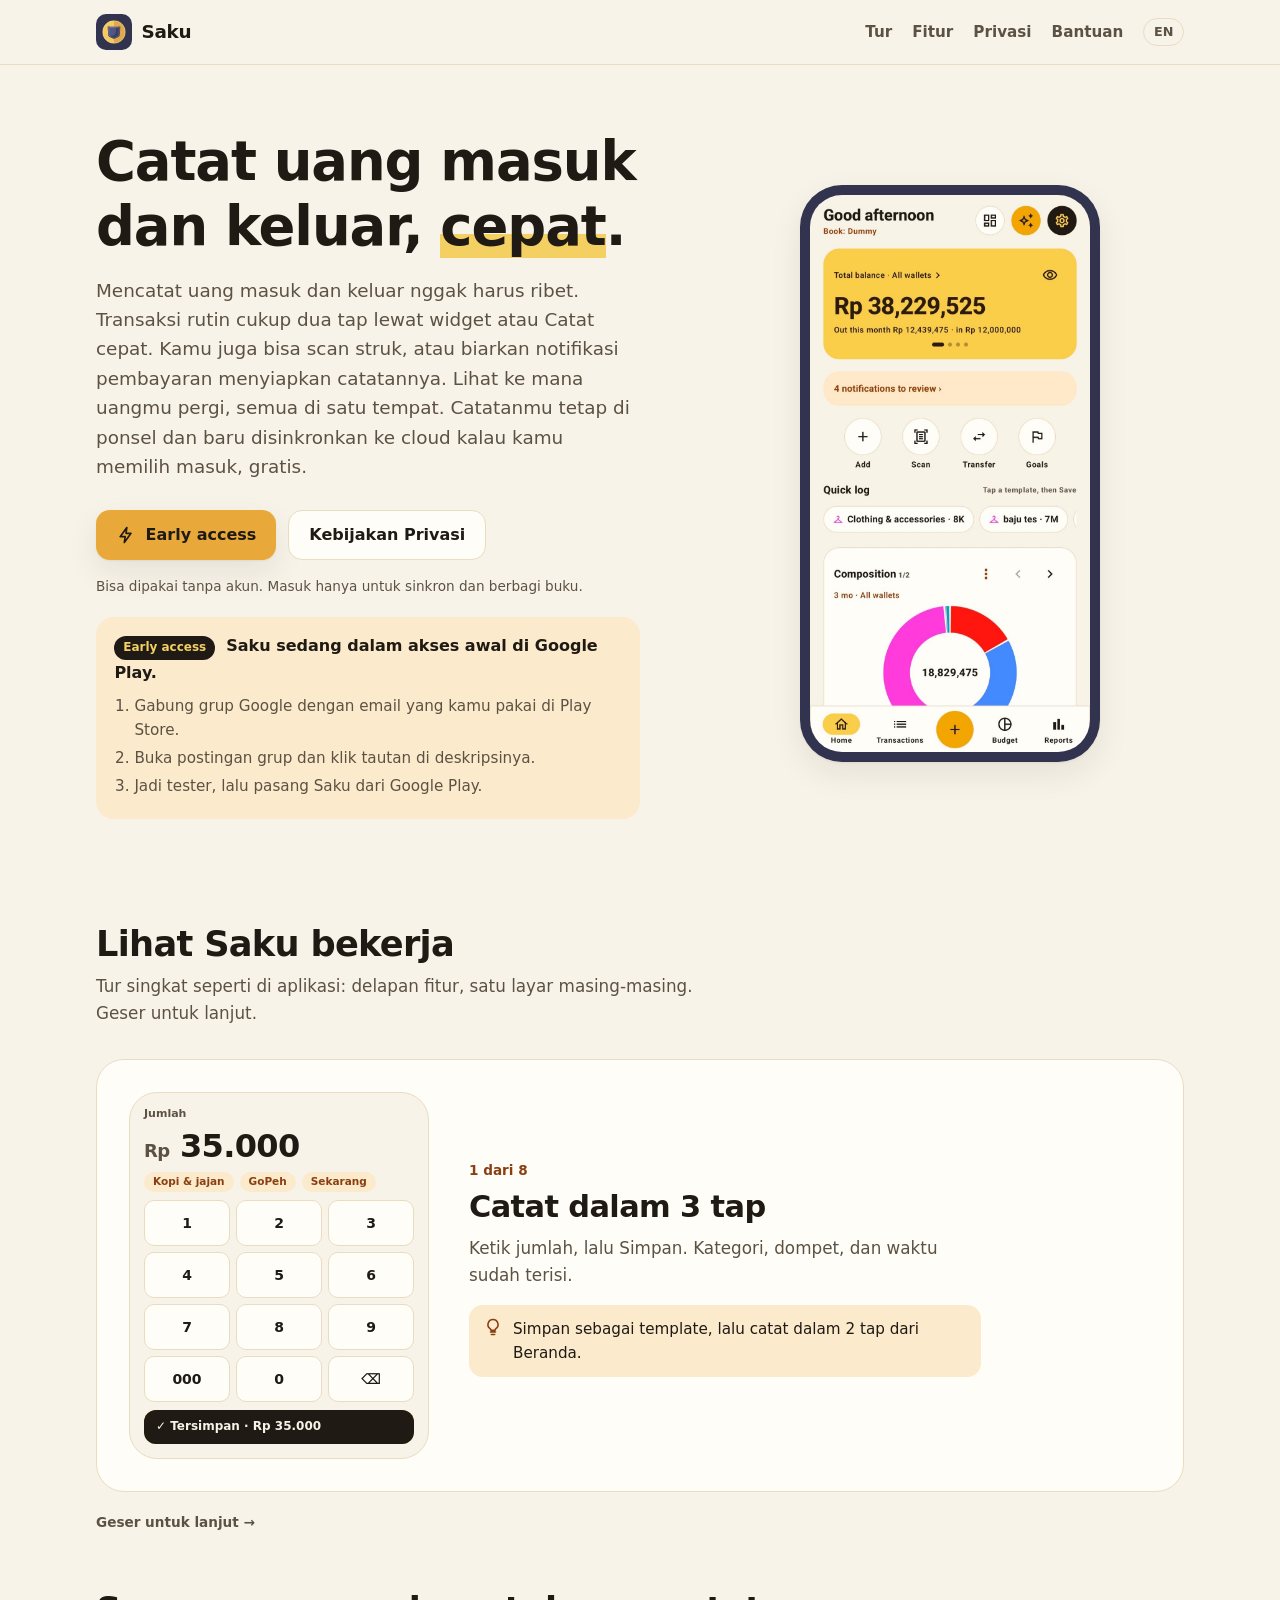
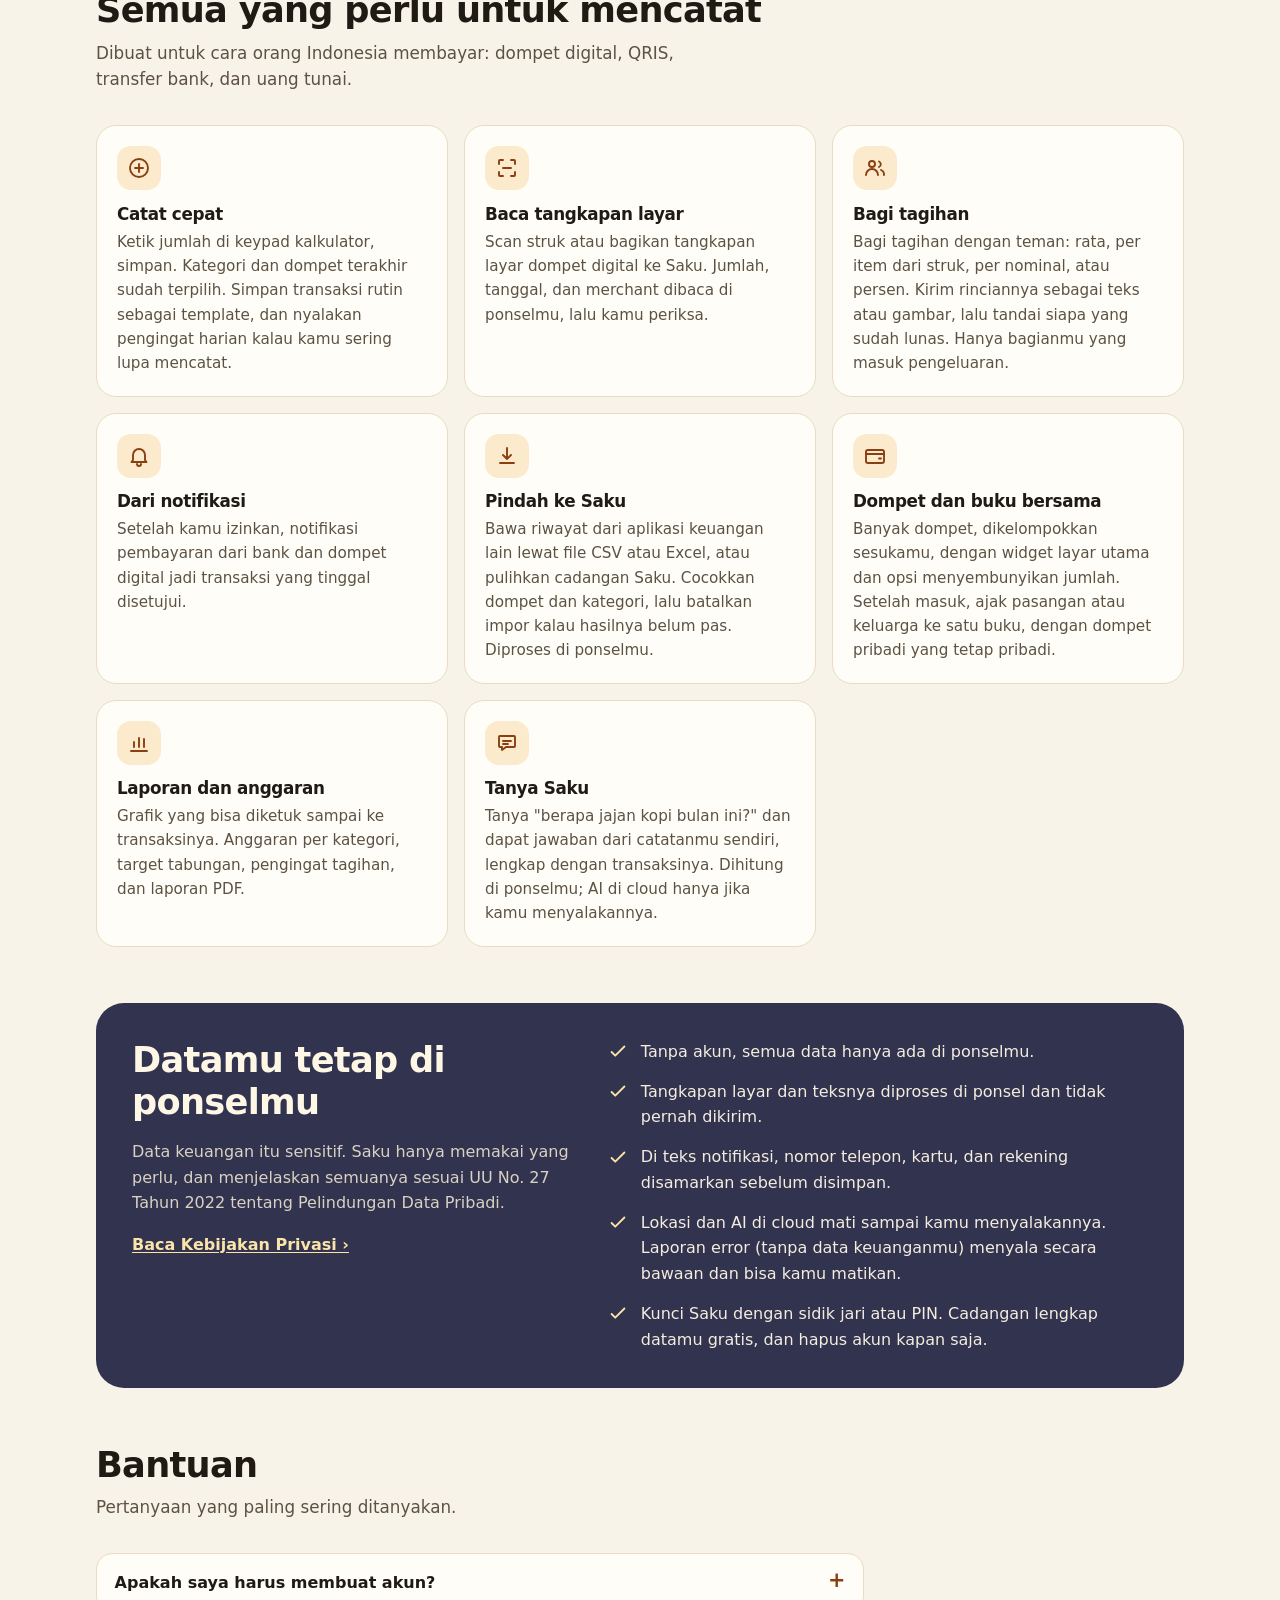
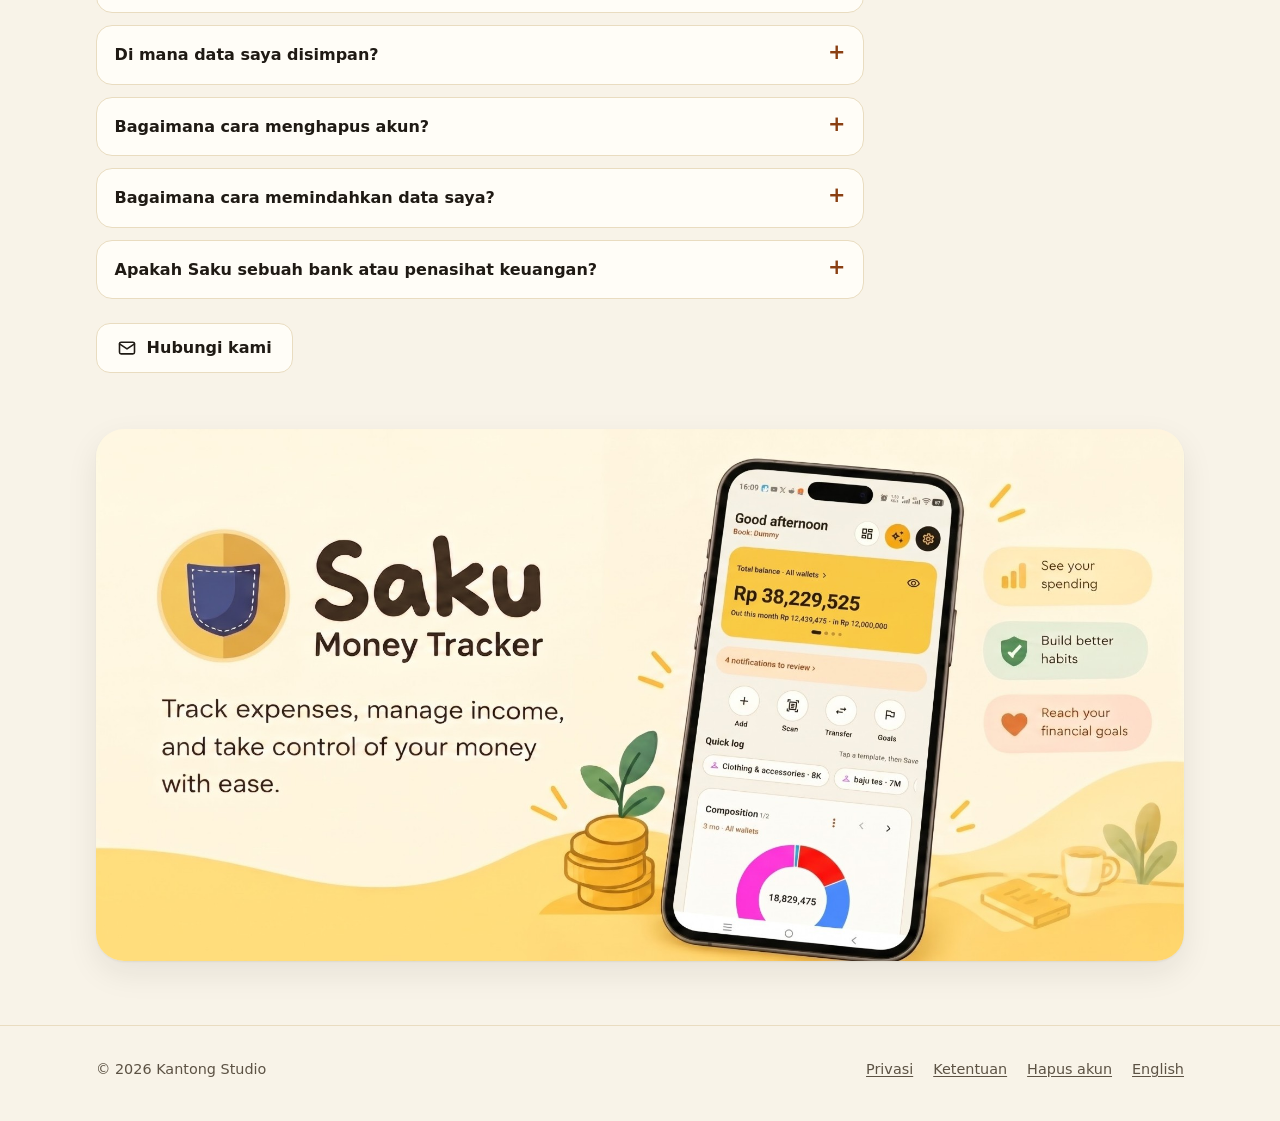
==== commit 85a1f348: "Saku landing: match the copy to what ships on main (0.3.1) - Hero: new lede (two taps from a widget " ====
--- a/saku/index.html
+++ b/saku/index.html
@@ -5,7 +5,7 @@
 <meta charset="utf-8">
 <meta name="viewport" content="width=device-width, initial-scale=1">
 <title>Saku: catat uang, cepat</title>
-<meta name="description" content="Saku adalah aplikasi pencatat keuangan: catat cepat, baca tangkapan layar dan notifikasi dompet digital di ponsel, laporan, anggaran, dan buku bersama.">
+<meta name="description" content="Saku adalah aplikasi pencatat keuangan: catat cepat, scan struk dan tangkapan layar, bagi tagihan, laporan, dan anggaran. Datamu tetap di ponsel kecuali kamu masuk untuk sinkron.">
 <meta name="color-scheme" content="light">
 <meta name="theme-color" content="#F8F3E8">
 <link rel="icon" href="logo.svg" type="image/svg+xml">
@@ -16,7 +16,7 @@
 <meta property="og:type" content="website">
 <meta property="og:site_name" content="Saku">
 <meta property="og:title" content="Saku: catat uang, cepat">
-<meta property="og:description" content="Saku adalah aplikasi pencatat keuangan: catat cepat, baca tangkapan layar dan notifikasi dompet digital di ponsel, laporan, anggaran, dan buku bersama.">
+<meta property="og:description" content="Saku adalah aplikasi pencatat keuangan: catat cepat, scan struk dan tangkapan layar, bagi tagihan, laporan, dan anggaran. Datamu tetap di ponsel kecuali kamu masuk untuk sinkron.">
 <meta property="og:url" content="https://saku.kantongstudio.com/">
 <meta property="og:locale" content="id_ID">
 <meta property="og:image" content="https://saku.kantongstudio.com/img/banner.jpg">
@@ -45,7 +45,7 @@
   <div class="wrap">
     <div>
       <h1>Catat uang masuk dan keluar, <em>cepat</em>.</h1>
-      <p class="lede">Saku adalah pencatat keuangan pribadi. Catat dengan satu tangan, biarkan Saku membaca tangkapan layar dan notifikasi dompet digital di ponselmu, lalu lihat ke mana uangmu pergi.</p>
+      <p class="lede">Mencatat uang masuk dan keluar nggak harus ribet. Transaksi rutin cukup dua tap lewat widget atau Catat cepat. Kamu juga bisa scan struk, atau biarkan notifikasi pembayaran menyiapkan catatannya. Lihat ke mana uangmu pergi, semua di satu tempat. Catatanmu tetap di ponsel dan baru disinkronkan ke cloud kalau kamu memilih masuk, gratis.</p>
       <div class="cta">
         <a class="btn btn-primary" href="https://groups.google.com/g/saku-dev-supporter/c/ANMG2_emA_k" rel="noopener">
           <svg viewBox="0 0 24 24" fill="none" stroke="currentColor" stroke-width="2" stroke-linecap="round" stroke-linejoin="round" aria-hidden="true"><path d="M13 3L5 14h6l-1 7 8-11h-6z"/></svg>
@@ -71,12 +71,12 @@
 <section class="block" id="tur">
   <div class="wrap">
     <h2>Lihat Saku bekerja</h2>
-    <p class="sub">Tur yang sama dengan di aplikasi: delapan fitur, satu layar masing-masing. Geser untuk lanjut.</p>
+    <p class="sub">Tur singkat seperti di aplikasi: delapan fitur, satu layar masing-masing. Geser untuk lanjut.</p>
     <div class="tour">
     <div class="tour-track" tabindex="0" role="region" aria-roledescription="carousel" aria-label="Tur Saku" data-prev="Sebelumnya" data-next="Berikutnya">
       <article class="slide" aria-roledescription="slide" aria-label="1 dari 9">
         <div class="mini" aria-hidden="true"><span class="m-label">Jumlah</span><div class="m-amt"><span>Rp</span> 35.000</div><div class="m-chips"><span class="m-chip">Kopi &amp; jajan</span><span class="m-chip">GoPeh</span><span class="m-chip">Sekarang</span></div><div class="m-keys"><span>1</span><span>2</span><span class="k3">3</span><span>4</span><span class="k5">5</span><span>6</span><span>7</span><span>8</span><span>9</span><span class="k000">000</span><span>0</span><span>⌫</span></div><div class="m-btn">Simpan</div><div class="m-toast">✓ Tersimpan · Rp 35.000</div></div>
-        <div class="slide-text"><span class="step">1 dari 8</span><h3>Catat dalam 3 ketukan</h3><p>Ketik jumlah, lalu Simpan. Kategori, dompet, dan waktu sudah terisi.</p><p class="tip"><svg viewBox="0 0 24 24" aria-hidden="true"><path d="M9 18h6M10 21h4M12 3a6 6 0 0 0-3.5 10.9c.6.5 1 1.2 1 2.1h5c0-.9.4-1.6 1-2.1A6 6 0 0 0 12 3z"/></svg><span>Simpan sebagai template, lalu catat dalam 2 ketukan dari Beranda.</span></p></div>
+        <div class="slide-text"><span class="step">1 dari 8</span><h3>Catat dalam 3 tap</h3><p>Ketik jumlah, lalu Simpan. Kategori, dompet, dan waktu sudah terisi.</p><p class="tip"><svg viewBox="0 0 24 24" aria-hidden="true"><path d="M9 18h6M10 21h4M12 3a6 6 0 0 0-3.5 10.9c.6.5 1 1.2 1 2.1h5c0-.9.4-1.6 1-2.1A6 6 0 0 0 12 3z"/></svg><span>Simpan sebagai template, lalu catat dalam 2 tap dari Beranda.</span></p></div>
       </article>
       <article class="slide" aria-roledescription="slide" aria-label="2 dari 9">
         <div class="mini" aria-hidden="true"><div class="m-h">Hasil scan</div><div class="m-card m-shot"><i></i><p>Pembayaran Rp35.000 ke Kopi Kenanga berhasil.</p></div><div class="m-card"><div class="m-row a1"><span class="m-ic ok">✓</span><div>Kopi Kenanga<small>Kopi &amp; jajan · yakin 98%</small></div><span class="m-v out">−Rp 35.000</span></div><div class="m-row a2"><span class="m-ic ok">✓</span><div>Gozack<small>Transport · yakin 94%</small></div><span class="m-v out">−Rp 18.000</span></div></div><div class="m-space"></div><div class="m-btn">Simpan 2</div><div class="m-toast">✓ 2 transaksi tersimpan</div></div>
@@ -128,12 +128,12 @@
       <article class="feat">
         <div class="icon"><svg viewBox="0 0 24 24" aria-hidden="true"><circle cx="12" cy="12" r="9"/><path d="M12 8v8M8 12h8"/></svg></div>
         <h3>Catat cepat</h3>
-        <p>Ketik jumlah di keypad kalkulator, simpan. Kategori dan dompet terakhir sudah terpilih. Simpan transaksi rutin sebagai template.</p>
+        <p>Ketik jumlah di keypad kalkulator, simpan. Kategori dan dompet terakhir sudah terpilih. Simpan transaksi rutin sebagai template, dan nyalakan pengingat harian kalau kamu sering lupa mencatat.</p>
       </article>
       <article class="feat">
         <div class="icon"><svg viewBox="0 0 24 24" aria-hidden="true"><path d="M4 8V5a1 1 0 0 1 1-1h3M16 4h3a1 1 0 0 1 1 1v3M20 16v3a1 1 0 0 1-1 1h-3M8 20H5a1 1 0 0 1-1-1v-3M8 12h8"/></svg></div>
         <h3>Baca tangkapan layar</h3>
-        <p>Bagikan tangkapan layar dompet digital ke Saku. Jumlah, tanggal, dan merchant dibaca di ponselmu, lalu kamu periksa.</p>
+        <p>Scan struk atau bagikan tangkapan layar dompet digital ke Saku. Jumlah, tanggal, dan merchant dibaca di ponselmu, lalu kamu periksa.</p>
       </article>
       <article class="feat">
         <div class="icon"><svg aria-hidden="true" viewBox="0 0 24 24"><circle cx="9" cy="8" r="3"/><path d="M3 19a6 6 0 0 1 12 0M16 5.5a3 3 0 0 1 0 5.5M18 14a5 5 0 0 1 3 5"/></svg></div>
@@ -146,19 +146,24 @@
         <p>Setelah kamu izinkan, notifikasi pembayaran dari bank dan dompet digital jadi transaksi yang tinggal disetujui.</p>
       </article>
       <article class="feat">
+        <div class="icon"><svg viewBox="0 0 24 24" aria-hidden="true"><path d="M12 4v11M8 11l4 4 4-4M5 19h14"/></svg></div>
+        <h3>Pindah ke Saku</h3>
+        <p>Bawa riwayat dari aplikasi keuangan lain lewat file CSV atau Excel, atau pulihkan cadangan Saku. Cocokkan dompet dan kategori, lalu batalkan impor kalau hasilnya belum pas. Diproses di ponselmu.</p>
+      </article>
+      <article class="feat">
         <div class="icon"><svg viewBox="0 0 24 24" aria-hidden="true"><rect x="3" y="6" width="18" height="13" rx="2"/><path d="M3 10h18M16 14.5h2"/></svg></div>
         <h3>Dompet dan buku bersama</h3>
-        <p>Banyak dompet, dikelompokkan sesukamu. Ajak pasangan atau keluarga ke satu buku, dengan dompet pribadi yang tetap pribadi.</p>
+        <p>Banyak dompet, dikelompokkan sesukamu, dengan widget layar utama dan opsi menyembunyikan jumlah. Setelah masuk, ajak pasangan atau keluarga ke satu buku, dengan dompet pribadi yang tetap pribadi.</p>
       </article>
       <article class="feat">
         <div class="icon"><svg viewBox="0 0 24 24" aria-hidden="true"><path d="M4 20h16M7 16v-5M12 16V7M17 16v-8"/></svg></div>
         <h3>Laporan dan anggaran</h3>
-        <p>Grafik yang bisa diketuk sampai ke transaksinya. Anggaran per kategori, target tabungan, dan pengingat tagihan.</p>
+        <p>Grafik yang bisa diketuk sampai ke transaksinya. Anggaran per kategori, target tabungan, pengingat tagihan, dan laporan PDF.</p>
       </article>
       <article class="feat">
         <div class="icon"><svg viewBox="0 0 24 24" aria-hidden="true"><path d="M5 5h14a1 1 0 0 1 1 1v9a1 1 0 0 1-1 1h-8l-4 3v-3H5a1 1 0 0 1-1-1V6a1 1 0 0 1 1-1z"/><path d="M8 10h8M8 13h5"/></svg></div>
         <h3>Tanya Saku</h3>
-        <p>Tanya "berapa jajan kopi bulan ini?" dan dapat jawaban dari catatanmu sendiri, lengkap dengan transaksinya.</p>
+        <p>Tanya "berapa jajan kopi bulan ini?" dan dapat jawaban dari catatanmu sendiri, lengkap dengan transaksinya. Dihitung di ponselmu; AI di cloud hanya jika kamu menyalakannya.</p>
       </article>
     </div>
   </div>
@@ -175,9 +180,9 @@
       <ul>
         <li><svg viewBox="0 0 24 24" aria-hidden="true"><path d="M5 12l4 4 10-10"/></svg><span>Tanpa akun, semua data hanya ada di ponselmu.</span></li>
         <li><svg viewBox="0 0 24 24" aria-hidden="true"><path d="M5 12l4 4 10-10"/></svg><span>Tangkapan layar dan teksnya diproses di ponsel dan tidak pernah dikirim.</span></li>
-        <li><svg viewBox="0 0 24 24" aria-hidden="true"><path d="M5 12l4 4 10-10"/></svg><span>Nomor telepon, kartu, dan rekening disamarkan sebelum disimpan.</span></li>
-        <li><svg viewBox="0 0 24 24" aria-hidden="true"><path d="M5 12l4 4 10-10"/></svg><span>Lokasi, AI di cloud, dan laporan error mati sampai kamu menyalakannya.</span></li>
-        <li><svg viewBox="0 0 24 24" aria-hidden="true"><path d="M5 12l4 4 10-10"/></svg><span>Ekspor semua datamu gratis, dan hapus akun kapan saja.</span></li>
+        <li><svg viewBox="0 0 24 24" aria-hidden="true"><path d="M5 12l4 4 10-10"/></svg><span>Di teks notifikasi, nomor telepon, kartu, dan rekening disamarkan sebelum disimpan.</span></li>
+        <li><svg viewBox="0 0 24 24" aria-hidden="true"><path d="M5 12l4 4 10-10"/></svg><span>Lokasi dan AI di cloud mati sampai kamu menyalakannya. Laporan error (tanpa data keuanganmu) menyala secara bawaan dan bisa kamu matikan.</span></li>
+        <li><svg viewBox="0 0 24 24" aria-hidden="true"><path d="M5 12l4 4 10-10"/></svg><span>Kunci Saku dengan sidik jari atau PIN. Cadangan lengkap datamu gratis, dan hapus akun kapan saja.</span></li>
       </ul>
     </div>
   </div>
@@ -190,11 +195,11 @@
     <div class="faq">
       <details>
         <summary>Apakah saya harus membuat akun?</summary>
-        <p>Tidak. Tanpa akun, Saku bekerja penuh di ponselmu. Akun (Google atau kode email sekali pakai) hanya dibutuhkan untuk sinkron ke perangkat lain dan berbagi buku.</p>
+        <p>Tidak. Tanpa akun, kamu tetap bisa mencatat, scan, dan melihat laporan di ponselmu. Akun (Google atau kode email sekali pakai) dibutuhkan untuk sinkron ke perangkat lain dan berbagi buku.</p>
       </details>
       <details>
         <summary>Di mana data saya disimpan?</summary>
-        <p>Tanpa akun, hanya di ponsel. Setelah masuk, transaksi terstruktur disimpan di server kami di Singapura. Rinciannya ada di <a href="/privacy">Kebijakan Privasi</a>.</p>
+        <p>Tanpa akun, hanya di ponsel. Setelah masuk, transaksi terstruktur, anggaran, target, dan pengaturanmu disimpan di server kami di Singapura. Laporan error tanpa data keuangan dikirim ke layanan di Amerika Serikat, dan bisa dimatikan di Pengaturan › Privasi &amp; keamanan. Rinciannya ada di <a href="/privacy">Kebijakan Privasi</a>.</p>
       </details>
       <details>
         <summary>Bagaimana cara menghapus akun?</summary>
@@ -202,7 +207,7 @@
       </details>
       <details>
         <summary>Bagaimana cara memindahkan data saya?</summary>
-        <p>Pengaturan › Impor &amp; ekspor › Cadangan lengkap (JSON) atau CSV. Saku juga bisa mengimpor dari aplikasi keuangan lain.</p>
+        <p>Pengaturan › Impor &amp; ekspor › Cadangan lengkap (JSON) atau CSV. Saku juga bisa mengimpor dari aplikasi keuangan lain, dan impor bisa dibatalkan.</p>
       </details>
       <details>
         <summary>Apakah Saku sebuah bank atau penasihat keuangan?</summary>
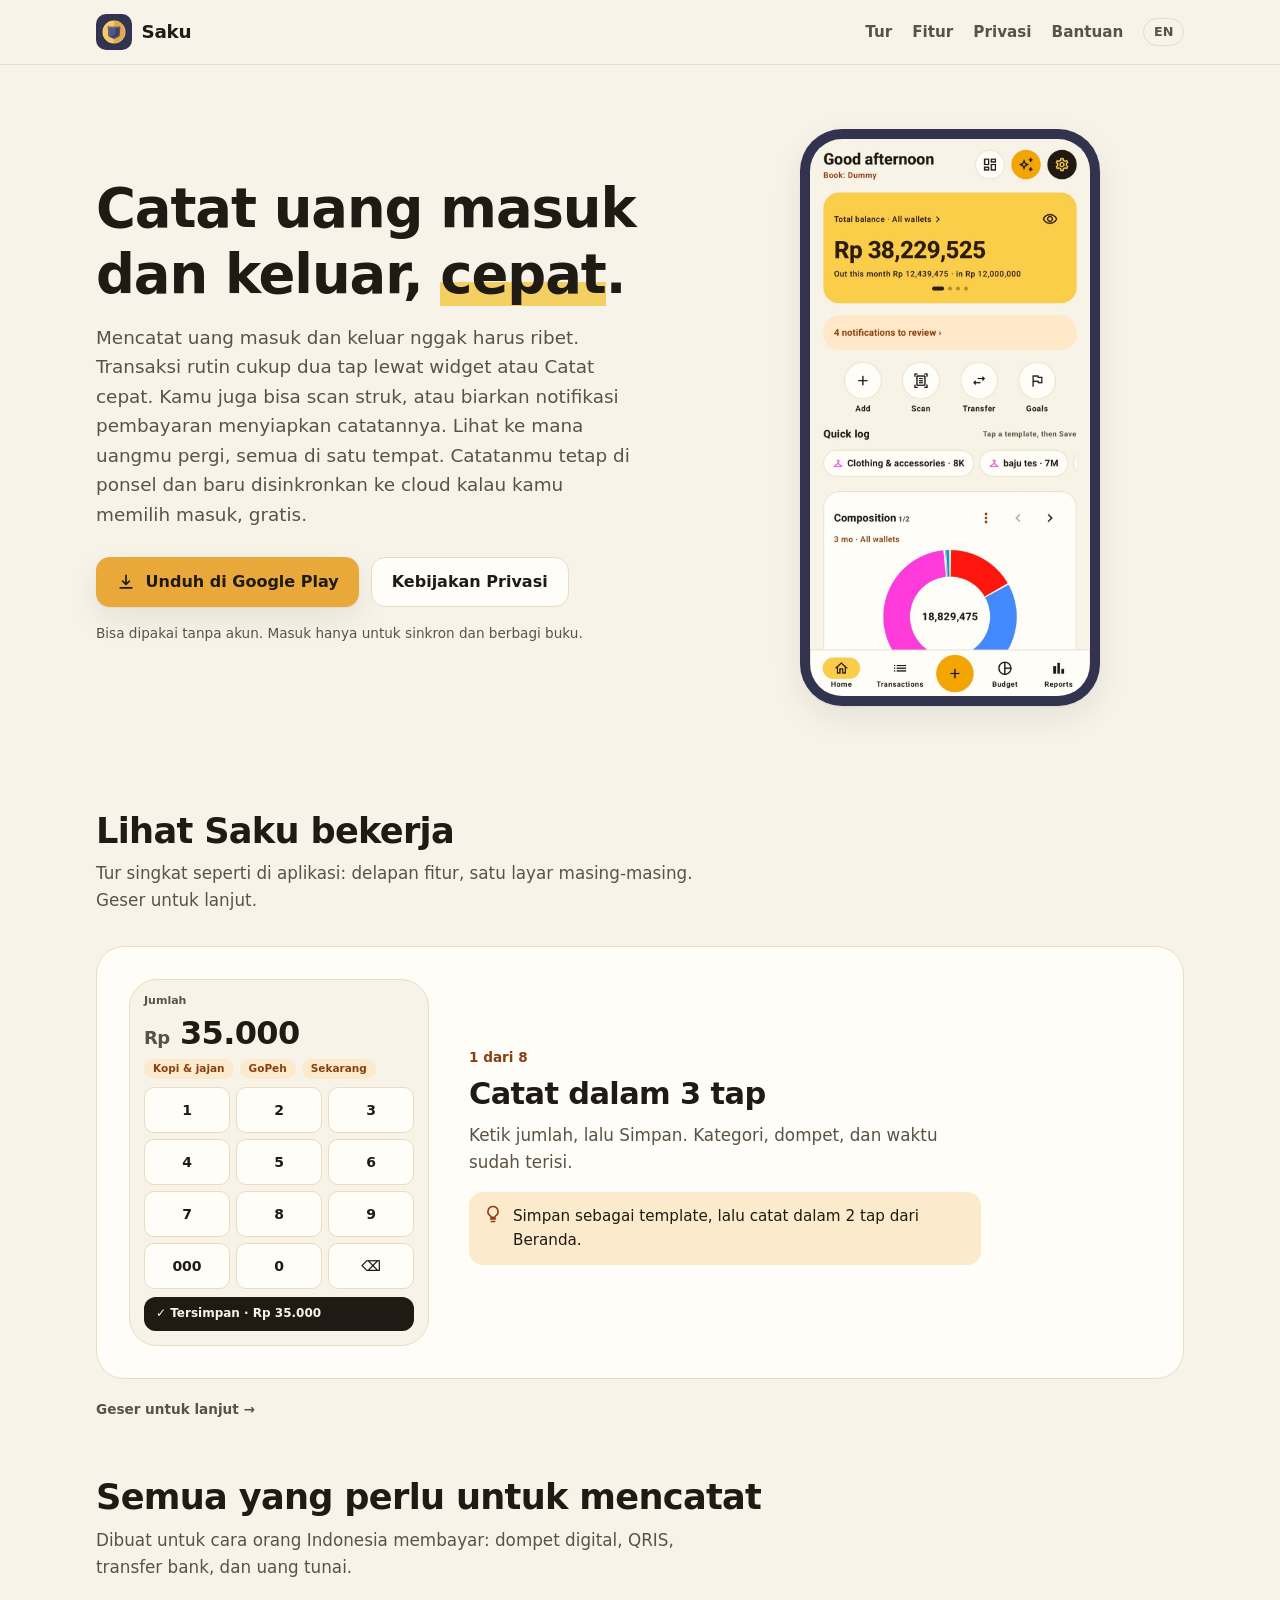
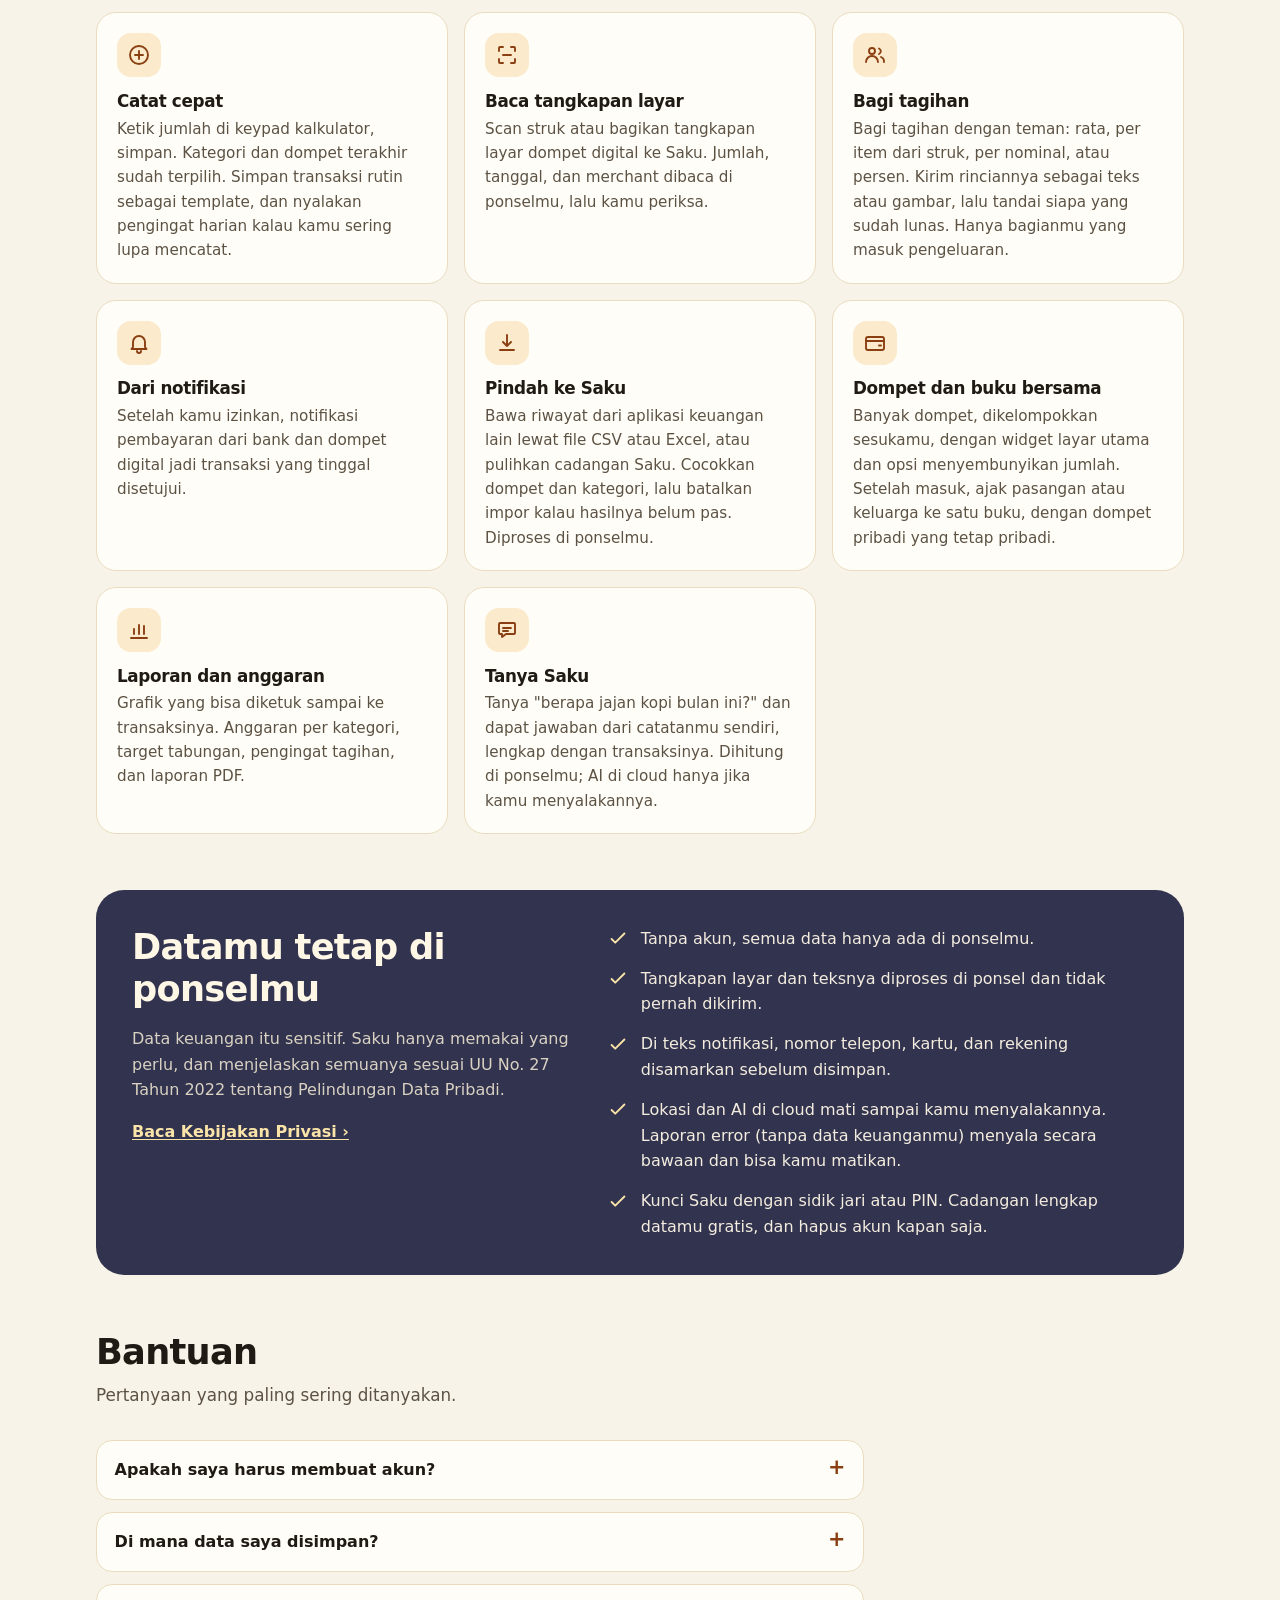
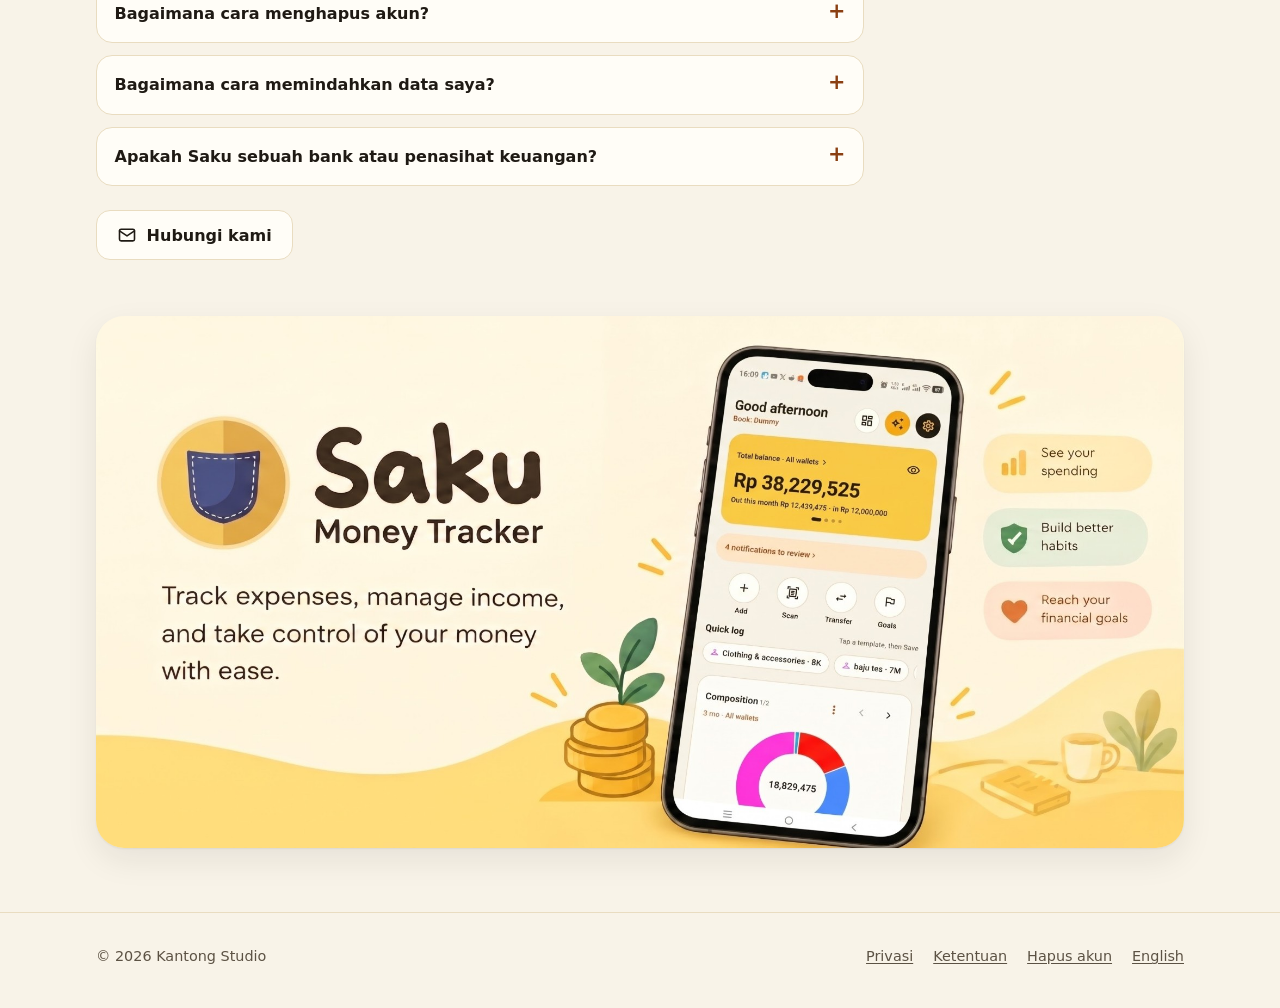
==== commit 78102064: "Saku landing: released on Google Play, drop early access - Hero and tour buttons and the banner link" ====
--- a/saku/index.html
+++ b/saku/index.html
@@ -47,21 +47,13 @@
       <h1>Catat uang masuk dan keluar, <em>cepat</em>.</h1>
       <p class="lede">Mencatat uang masuk dan keluar nggak harus ribet. Transaksi rutin cukup dua tap lewat widget atau Catat cepat. Kamu juga bisa scan struk, atau biarkan notifikasi pembayaran menyiapkan catatannya. Lihat ke mana uangmu pergi, semua di satu tempat. Catatanmu tetap di ponsel dan baru disinkronkan ke cloud kalau kamu memilih masuk, gratis.</p>
       <div class="cta">
-        <a class="btn btn-primary" href="https://groups.google.com/g/saku-dev-supporter/c/ANMG2_emA_k" rel="noopener">
-          <svg viewBox="0 0 24 24" fill="none" stroke="currentColor" stroke-width="2" stroke-linecap="round" stroke-linejoin="round" aria-hidden="true"><path d="M13 3L5 14h6l-1 7 8-11h-6z"/></svg>
-          Early access
+        <a class="btn btn-primary" href="https://play.google.com/store/apps/details?id=id.saku.app" rel="noopener">
+          <svg viewBox="0 0 24 24" fill="none" stroke="currentColor" stroke-width="2" stroke-linecap="round" stroke-linejoin="round" aria-hidden="true"><path d="M12 4v11M8 11l4 4 4-4M5 19h14"/></svg>
+          Unduh di Google Play
         </a>
         <a class="btn btn-ghost" href="/privacy">Kebijakan Privasi</a>
       </div>
       <p class="fine">Bisa dipakai tanpa akun. Masuk hanya untuk sinkron dan berbagi buku.</p>
-      <div class="early" id="early">
-        <p class="early-h"><span class="badge">Early access</span> Saku sedang dalam akses awal di Google Play.</p>
-        <ol>
-          <li>Gabung grup Google dengan email yang kamu pakai di Play Store.</li>
-          <li>Buka postingan grup dan klik tautan di deskripsinya.</li>
-          <li>Jadi tester, lalu pasang Saku dari Google Play.</li>
-        </ol>
-      </div>
     </div>
 
     <div class="phone"><img src="img/screen-home.jpg" alt="Layar Beranda Saku: total saldo semua dompet, notifikasi untuk ditinjau, tombol Tambah, Scan, Transfer dan Tujuan, catat cepat, dan grafik komposisi pengeluaran" width="900" height="1790" fetchpriority="high"></div>
@@ -112,7 +104,7 @@
       </article>
       <article class="slide" aria-roledescription="slide" aria-label="9 dari 9">
         <div class="mini m-center" aria-hidden="true"><img class="m-logo" src="logo.svg" alt=""><div class="m-grid"><span class="icon"><svg viewBox="0 0 24 24"><circle cx="12" cy="12" r="9"/><path d="M12 8v8M8 12h8"/></svg></span><span class="icon"><svg viewBox="0 0 24 24"><path d="M4 8V5a1 1 0 0 1 1-1h3M16 4h3a1 1 0 0 1 1 1v3M20 16v3a1 1 0 0 1-1 1h-3M8 20H5a1 1 0 0 1-1-1v-3M8 12h8"/></svg></span><span class="icon"><svg viewBox="0 0 24 24"><path d="M6 16v-5a6 6 0 0 1 12 0v5l1.5 2h-15z"/><path d="M10 20a2 2 0 0 0 4 0"/></svg></span><span class="icon"><svg viewBox="0 0 24 24"><rect x="3" y="6" width="18" height="13" rx="2"/><path d="M3 10h18M16 14.5h2"/></svg></span><span class="icon"><svg viewBox="0 0 24 24"><path d="M4 20h16M7 16v-5M12 16V7M17 16v-8"/></svg></span><span class="icon"><svg viewBox="0 0 24 24"><path d="M5 5h14a1 1 0 0 1 1 1v9a1 1 0 0 1-1 1h-8l-4 3v-3H5a1 1 0 0 1-1-1V6a1 1 0 0 1 1-1z"/><path d="M8 10h8M8 13h5"/></svg></span><span class="icon"><svg viewBox="0 0 24 24"><circle cx="9" cy="8" r="3"/><path d="M3 19a6 6 0 0 1 12 0M16 5.5a3 3 0 0 1 0 5.5M18 14a5 5 0 0 1 3 5"/></svg></span></div></div>
-        <div class="slide-text"><span class="step">Tur Saku</span><h3>Siap mencatat?</h3><p>Tur yang sama muncul sekali setelah kamu membuka Saku, dan bisa diputar lagi di Pengaturan › Dukungan › Tutorial.</p><a class="btn btn-primary" href="https://groups.google.com/g/saku-dev-supporter/c/ANMG2_emA_k" rel="noopener">Early access</a></div>
+        <div class="slide-text"><span class="step">Tur Saku</span><h3>Siap mencatat?</h3><p>Tur yang sama muncul sekali setelah kamu membuka Saku, dan bisa diputar lagi di Pengaturan › Dukungan › Tutorial.</p><a class="btn btn-primary" href="https://play.google.com/store/apps/details?id=id.saku.app" rel="noopener">Unduh di Google Play</a></div>
       </article>
     </div>
     <p class="tour-hint">Geser untuk lanjut →</p>
@@ -225,7 +217,7 @@
 
 <section class="block">
   <div class="wrap">
-    <a class="banner" href="https://groups.google.com/g/saku-dev-supporter/c/ANMG2_emA_k" rel="noopener"><img src="img/banner.jpg" alt="Saku Money Tracker: catat pengeluaran, kelola pemasukan, dan kendalikan uangmu dengan mudah." width="2000" height="978" loading="lazy"></a>
+    <a class="banner" href="https://play.google.com/store/apps/details?id=id.saku.app" rel="noopener"><img src="img/banner.jpg" alt="Saku Money Tracker: catat pengeluaran, kelola pemasukan, dan kendalikan uangmu dengan mudah." width="2000" height="978" loading="lazy"></a>
   </div>
 </section>
 </main>
--- a/saku/site.css
+++ b/saku/site.css
@@ -65,11 +65,6 @@
 .banner img { display:block; width:100%; height:auto; }
 .banner:focus-visible { outline:3px solid var(--primary); outline-offset:4px; }
 
-.early { margin-top:1.25rem; max-width:34rem; background:var(--tint); border-radius:18px; padding:1rem 1.15rem; }
-.early-h { margin:0 0 .5rem; font-weight:700; }
-.early .badge { display:inline-block; background:var(--sel-bg); color:var(--sel-fg); font-weight:800; font-size:.75rem; padding:.15rem .55rem; border-radius:999px; margin-right:.35rem; }
-.early ol { margin:0; padding-left:1.25rem; color:var(--muted); font-size:.95rem; }
-.early li { margin:.25rem 0; }
 
 /* Landing: sections */
 section.block { padding:3.5rem 0 0; }
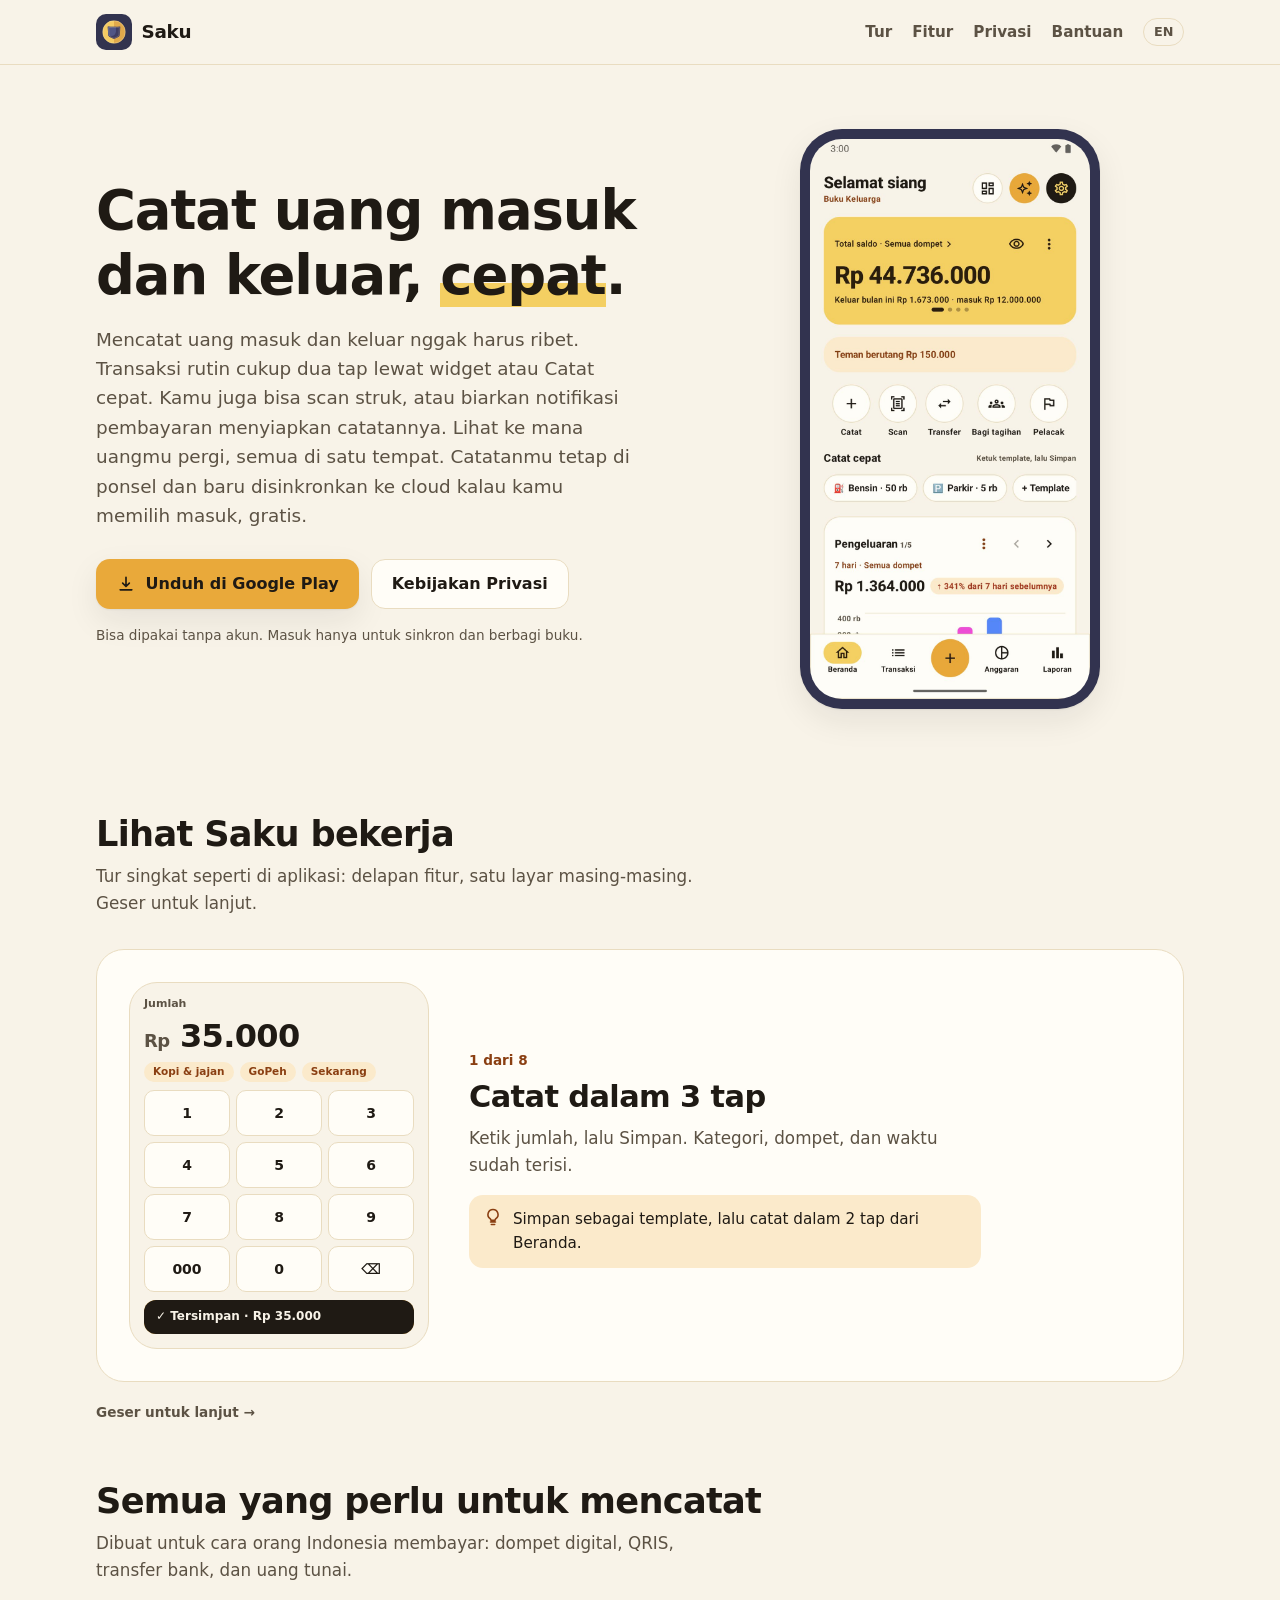
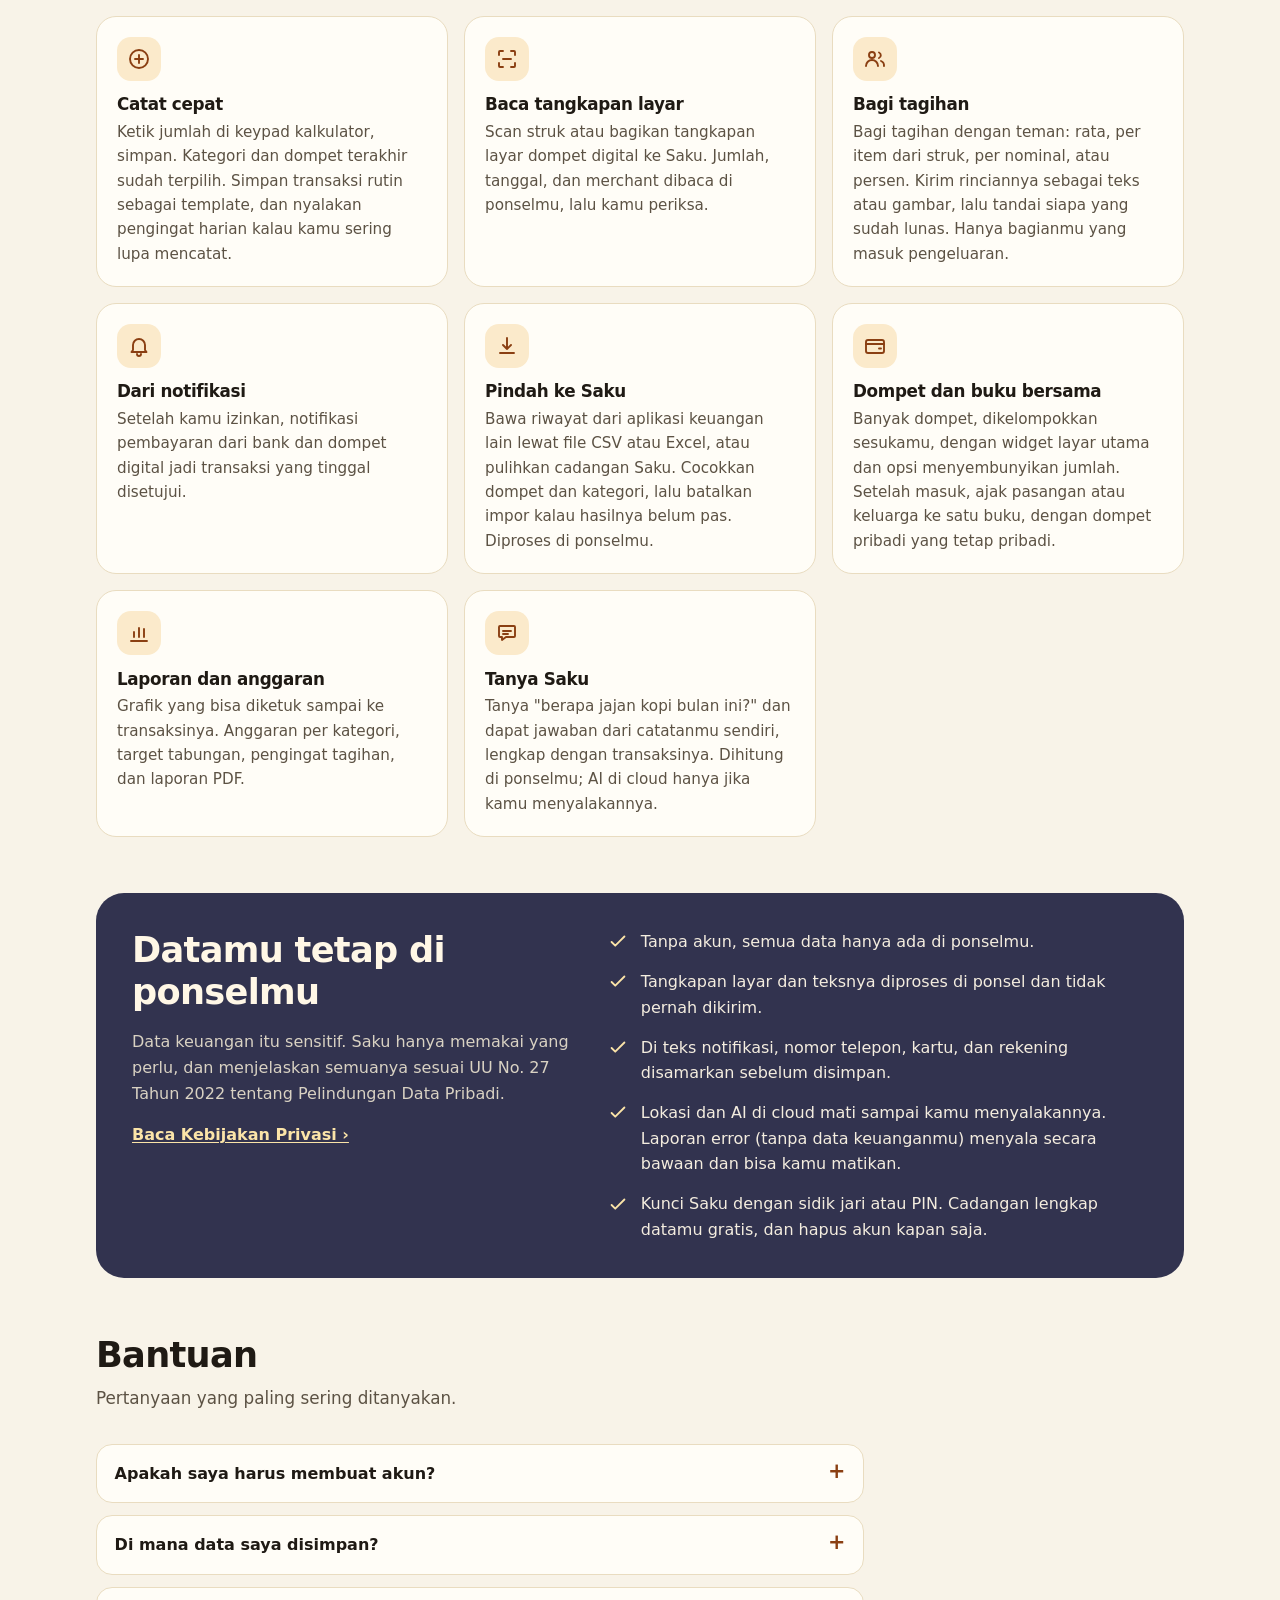
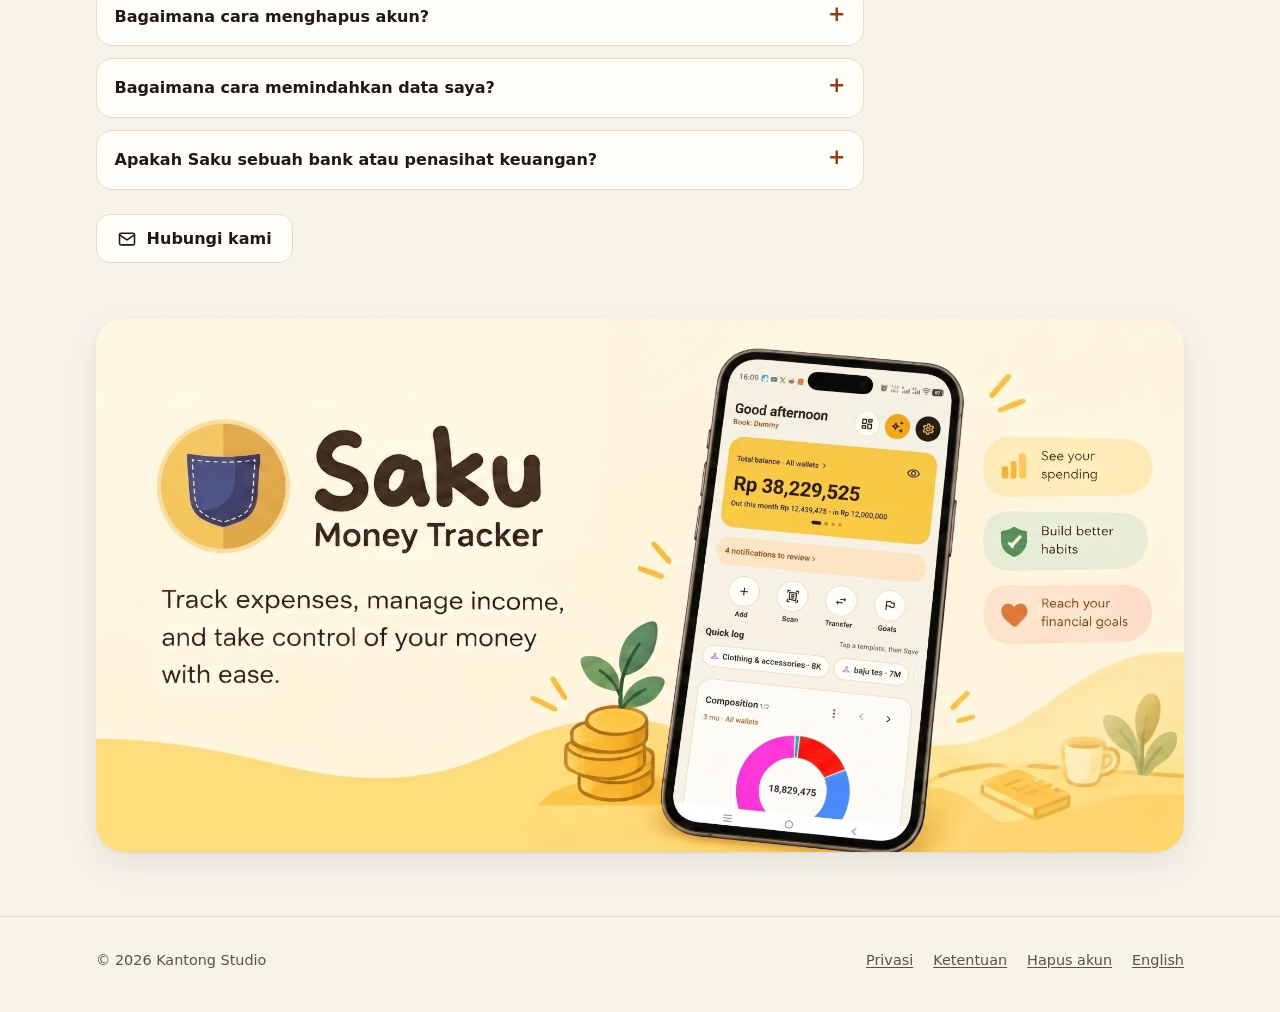
==== commit 8b9fa2a3: "Saku landing: new Home screenshots from 1.0.0, one per language - screen-home-id.jpg (Indonesian pag" ====
--- a/saku/index.html
+++ b/saku/index.html
@@ -56,7 +56,7 @@
       <p class="fine">Bisa dipakai tanpa akun. Masuk hanya untuk sinkron dan berbagi buku.</p>
     </div>
 
-    <div class="phone"><img src="img/screen-home.jpg" alt="Layar Beranda Saku: total saldo semua dompet, notifikasi untuk ditinjau, tombol Tambah, Scan, Transfer dan Tujuan, catat cepat, dan grafik komposisi pengeluaran" width="900" height="1790" fetchpriority="high"></div>
+    <div class="phone"><img src="img/screen-home-id.jpg" alt="Layar Beranda Saku: total saldo semua dompet, utang teman dari bagi tagihan, tombol Catat, Scan, Transfer, Bagi tagihan dan Pelacak, template Catat cepat, dan grafik pengeluaran 7 hari" width="900" height="1800" fetchpriority="high"></div>
   </div>
 </section>
 
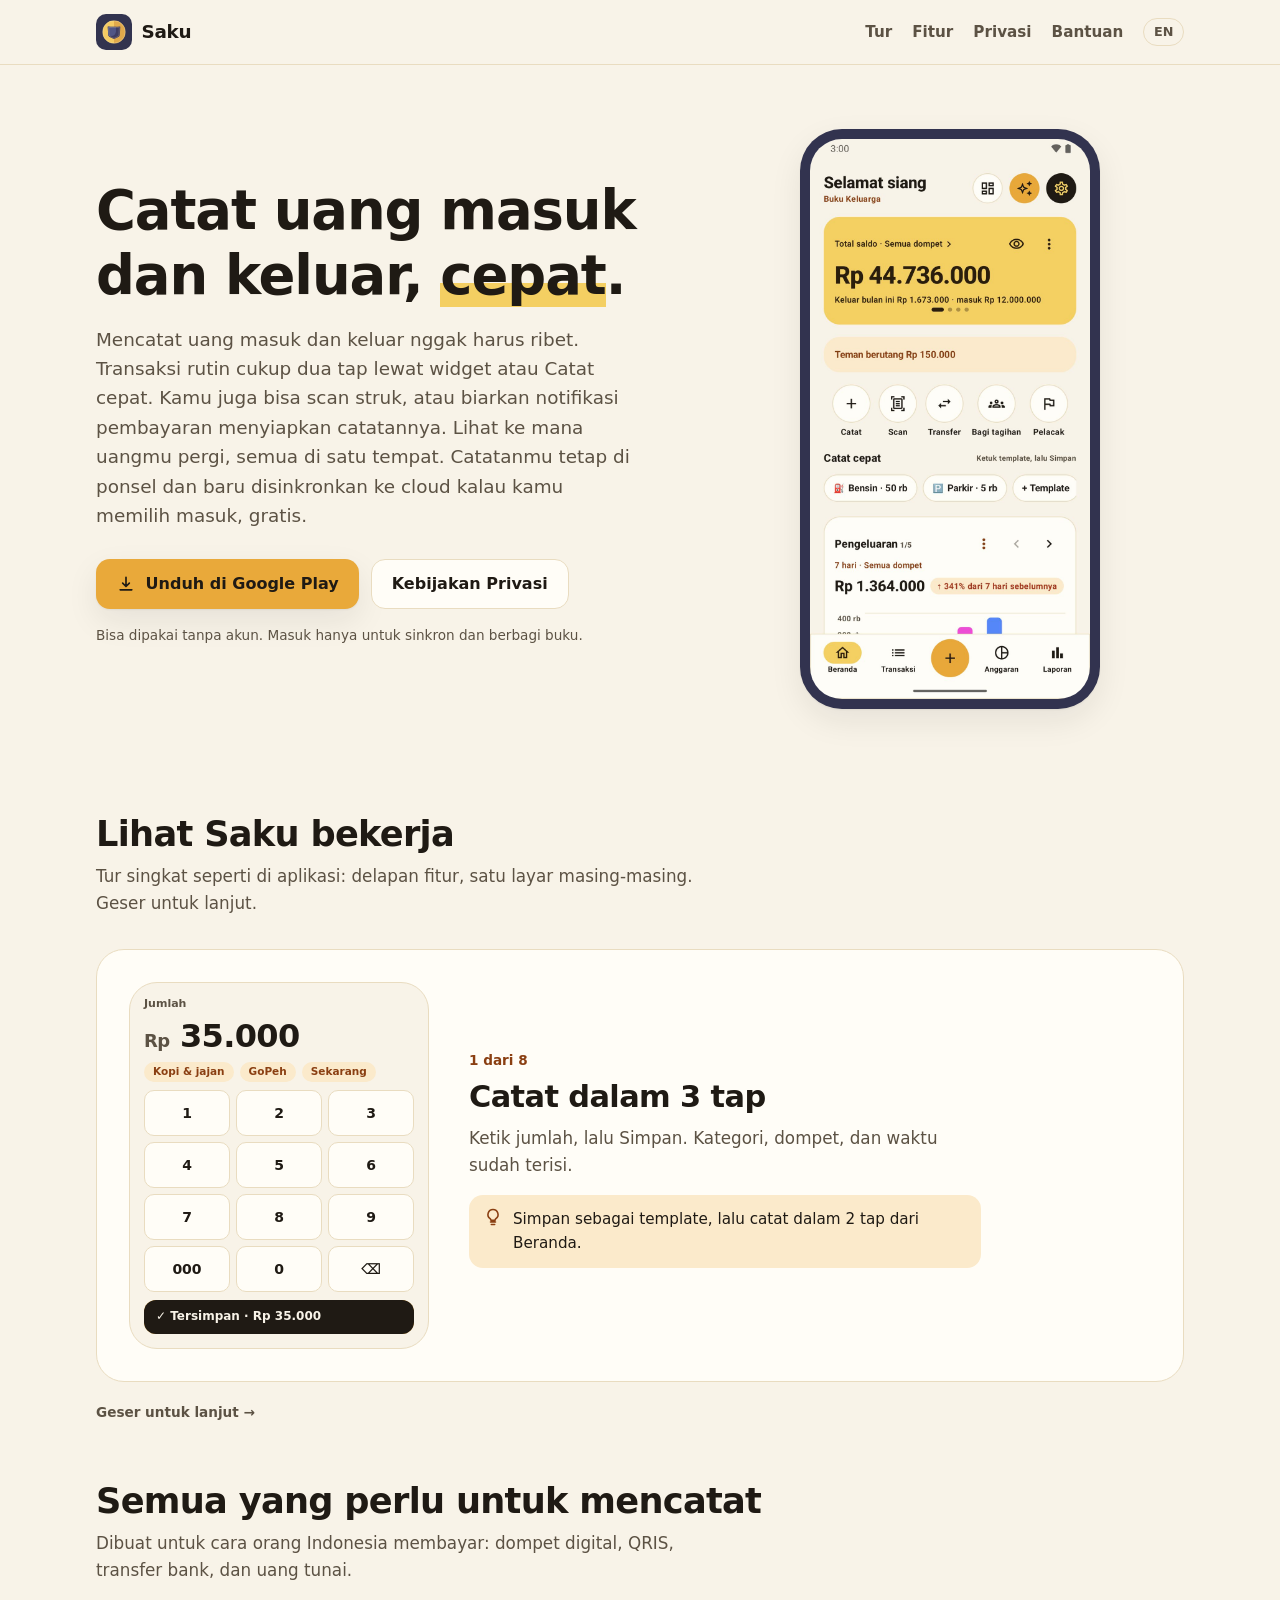
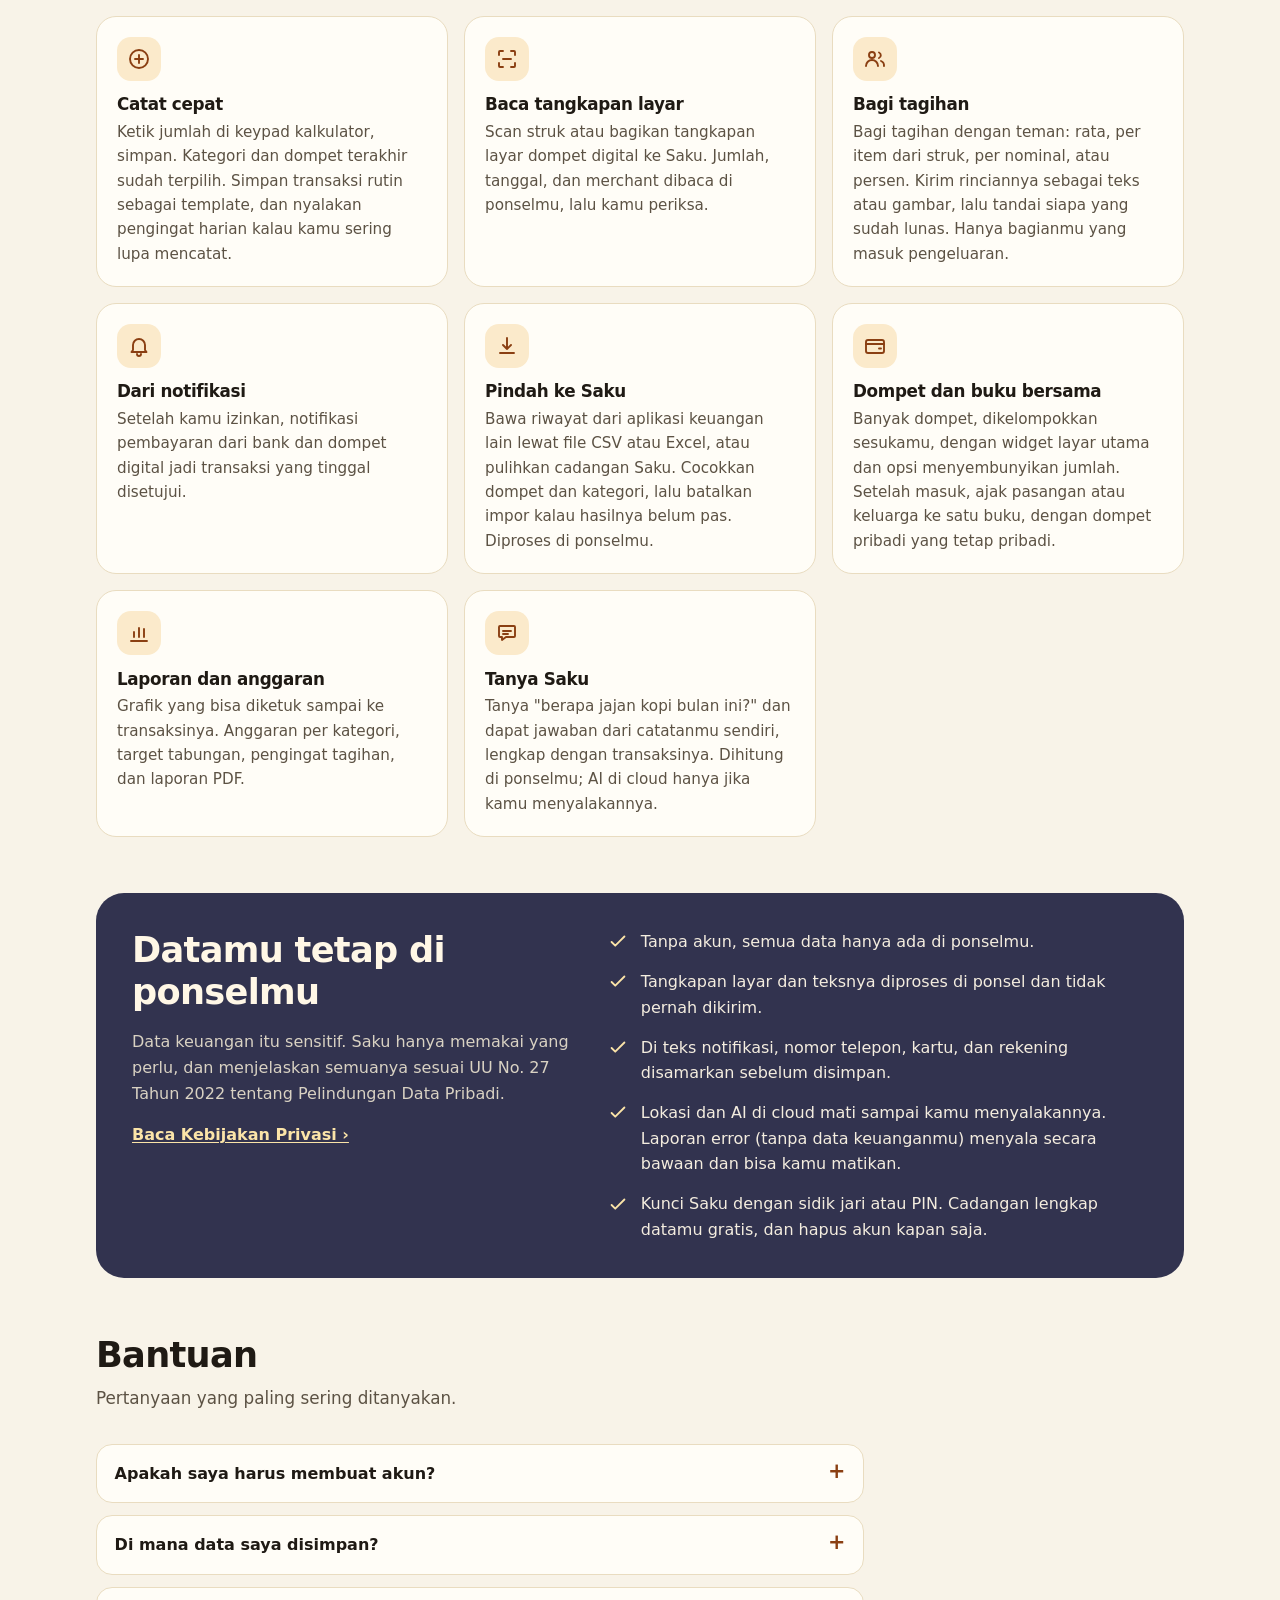
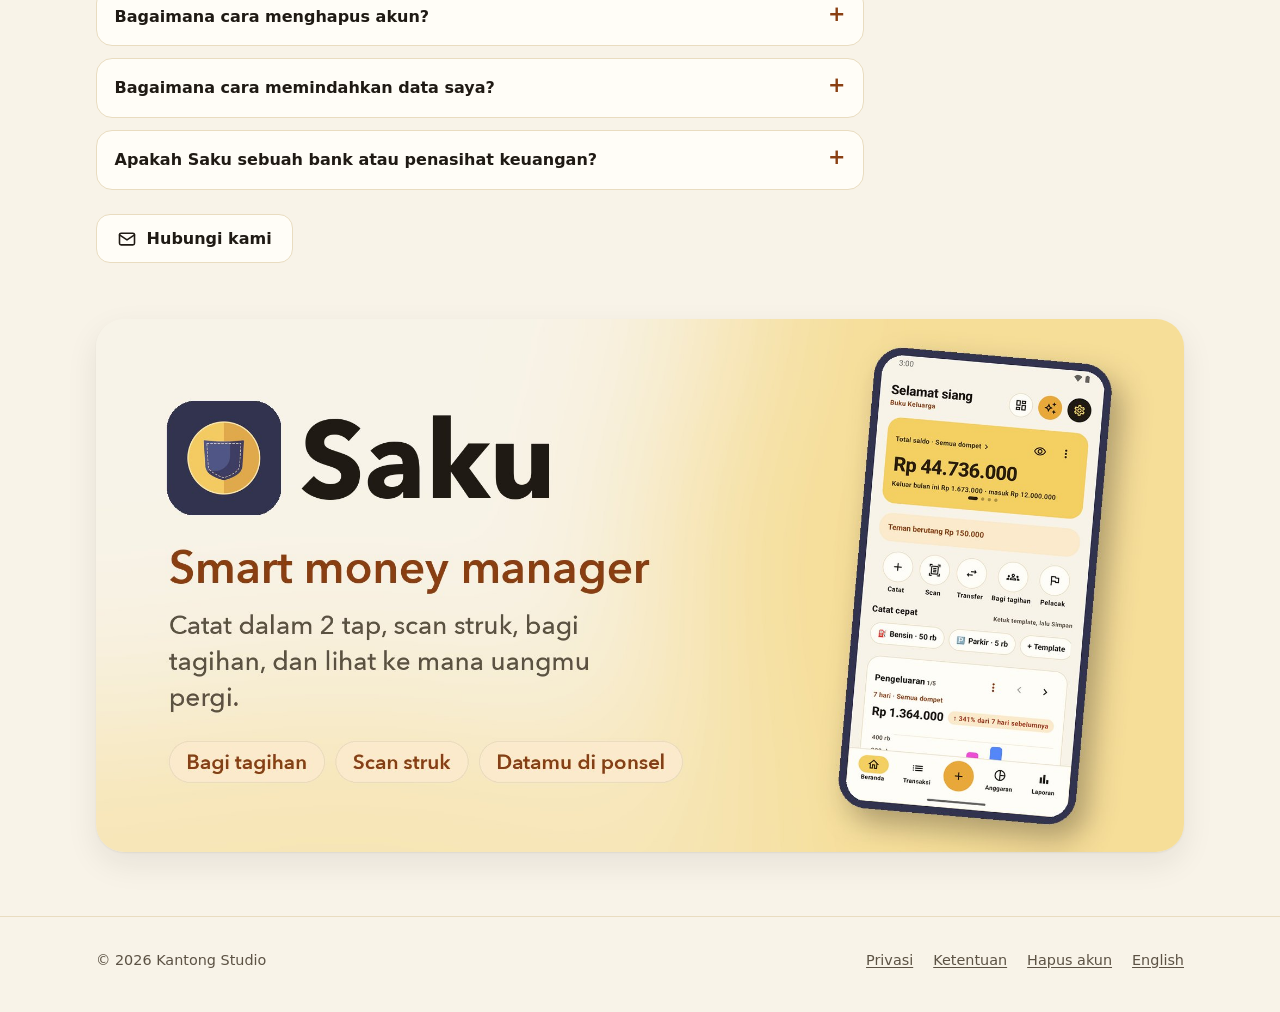
==== commit 544d402d: "Saku landing: new banner with the "Smart money manager" tagline - banner-id.jpg (Indonesian page) an" ====
--- a/saku/index.html
+++ b/saku/index.html
@@ -4,8 +4,8 @@
 <head>
 <meta charset="utf-8">
 <meta name="viewport" content="width=device-width, initial-scale=1">
-<title>Saku: catat uang, cepat</title>
-<meta name="description" content="Saku adalah aplikasi pencatat keuangan: catat cepat, scan struk dan tangkapan layar, bagi tagihan, laporan, dan anggaran. Datamu tetap di ponsel kecuali kamu masuk untuk sinkron.">
+<title>Saku: Smart money manager</title>
+<meta name="description" content="Saku adalah pengelola uang pintar: catat cepat, scan struk dan tangkapan layar, bagi tagihan, laporan, dan anggaran. Datamu tetap di ponsel kecuali kamu masuk untuk sinkron.">
 <meta name="color-scheme" content="light">
 <meta name="theme-color" content="#F8F3E8">
 <link rel="icon" href="logo.svg" type="image/svg+xml">
@@ -15,14 +15,14 @@
 <script src="/analytics.js" defer></script>
 <meta property="og:type" content="website">
 <meta property="og:site_name" content="Saku">
-<meta property="og:title" content="Saku: catat uang, cepat">
-<meta property="og:description" content="Saku adalah aplikasi pencatat keuangan: catat cepat, scan struk dan tangkapan layar, bagi tagihan, laporan, dan anggaran. Datamu tetap di ponsel kecuali kamu masuk untuk sinkron.">
+<meta property="og:title" content="Saku: Smart money manager">
+<meta property="og:description" content="Saku adalah pengelola uang pintar: catat cepat, scan struk dan tangkapan layar, bagi tagihan, laporan, dan anggaran. Datamu tetap di ponsel kecuali kamu masuk untuk sinkron.">
 <meta property="og:url" content="https://saku.kantongstudio.com/">
 <meta property="og:locale" content="id_ID">
-<meta property="og:image" content="https://saku.kantongstudio.com/img/banner.jpg">
+<meta property="og:image" content="https://saku.kantongstudio.com/img/banner-id.jpg">
 <meta property="og:image:width" content="2000">
 <meta property="og:image:height" content="978">
-<meta property="og:image:alt" content="Saku Money Tracker: catat pengeluaran, kelola pemasukan, dan kendalikan uangmu dengan mudah.">
+<meta property="og:image:alt" content="Saku, Smart money manager: catat dalam 2 tap, scan struk, bagi tagihan, dan lihat ke mana uangmu pergi. Layar Beranda Saku di ponsel.">
 <meta name="twitter:card" content="summary_large_image">
 </head>
 <body>
@@ -217,7 +217,7 @@
 
 <section class="block">
   <div class="wrap">
-    <a class="banner" href="https://play.google.com/store/apps/details?id=id.saku.app" rel="noopener"><img src="img/banner.jpg" alt="Saku Money Tracker: catat pengeluaran, kelola pemasukan, dan kendalikan uangmu dengan mudah." width="2000" height="978" loading="lazy"></a>
+    <a class="banner" href="https://play.google.com/store/apps/details?id=id.saku.app" rel="noopener"><img src="img/banner-id.jpg" alt="Saku, Smart money manager: catat dalam 2 tap, scan struk, bagi tagihan, dan lihat ke mana uangmu pergi. Layar Beranda Saku di ponsel." width="2000" height="978" loading="lazy"></a>
   </div>
 </section>
 </main>
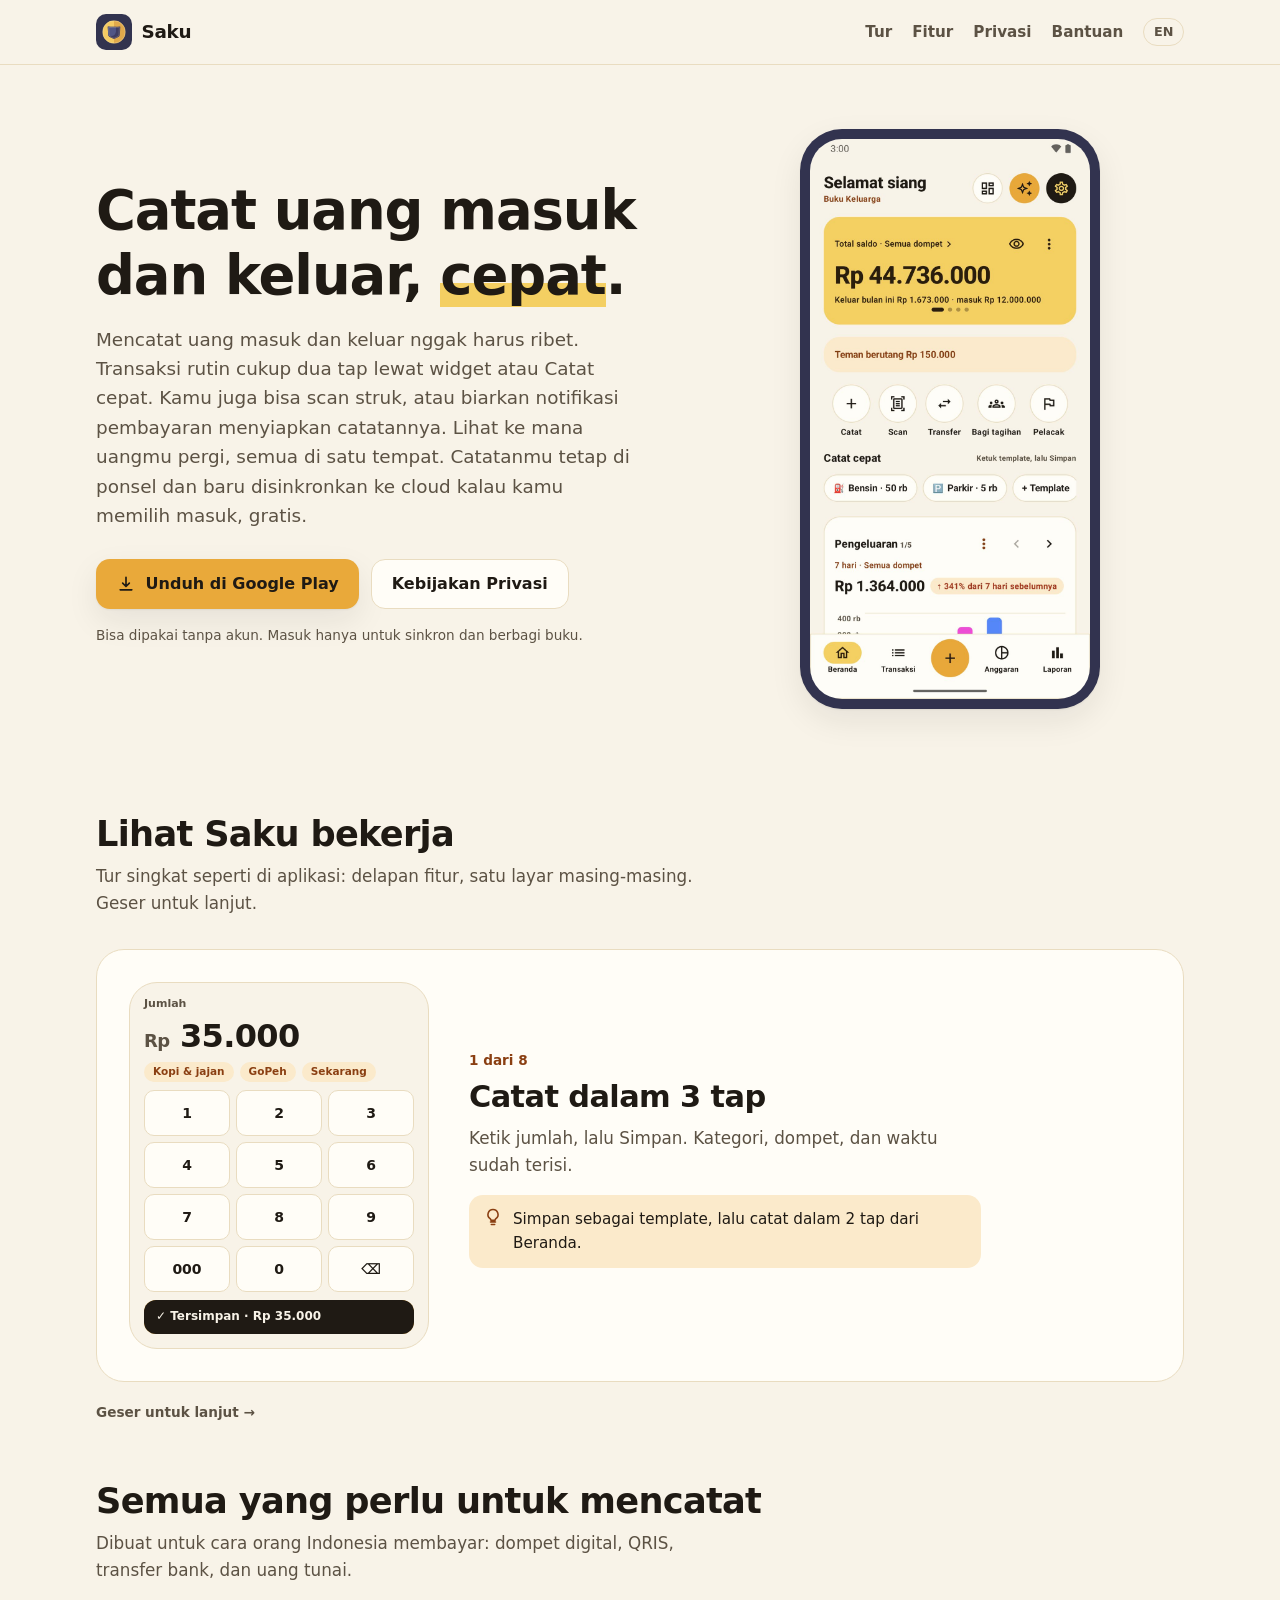
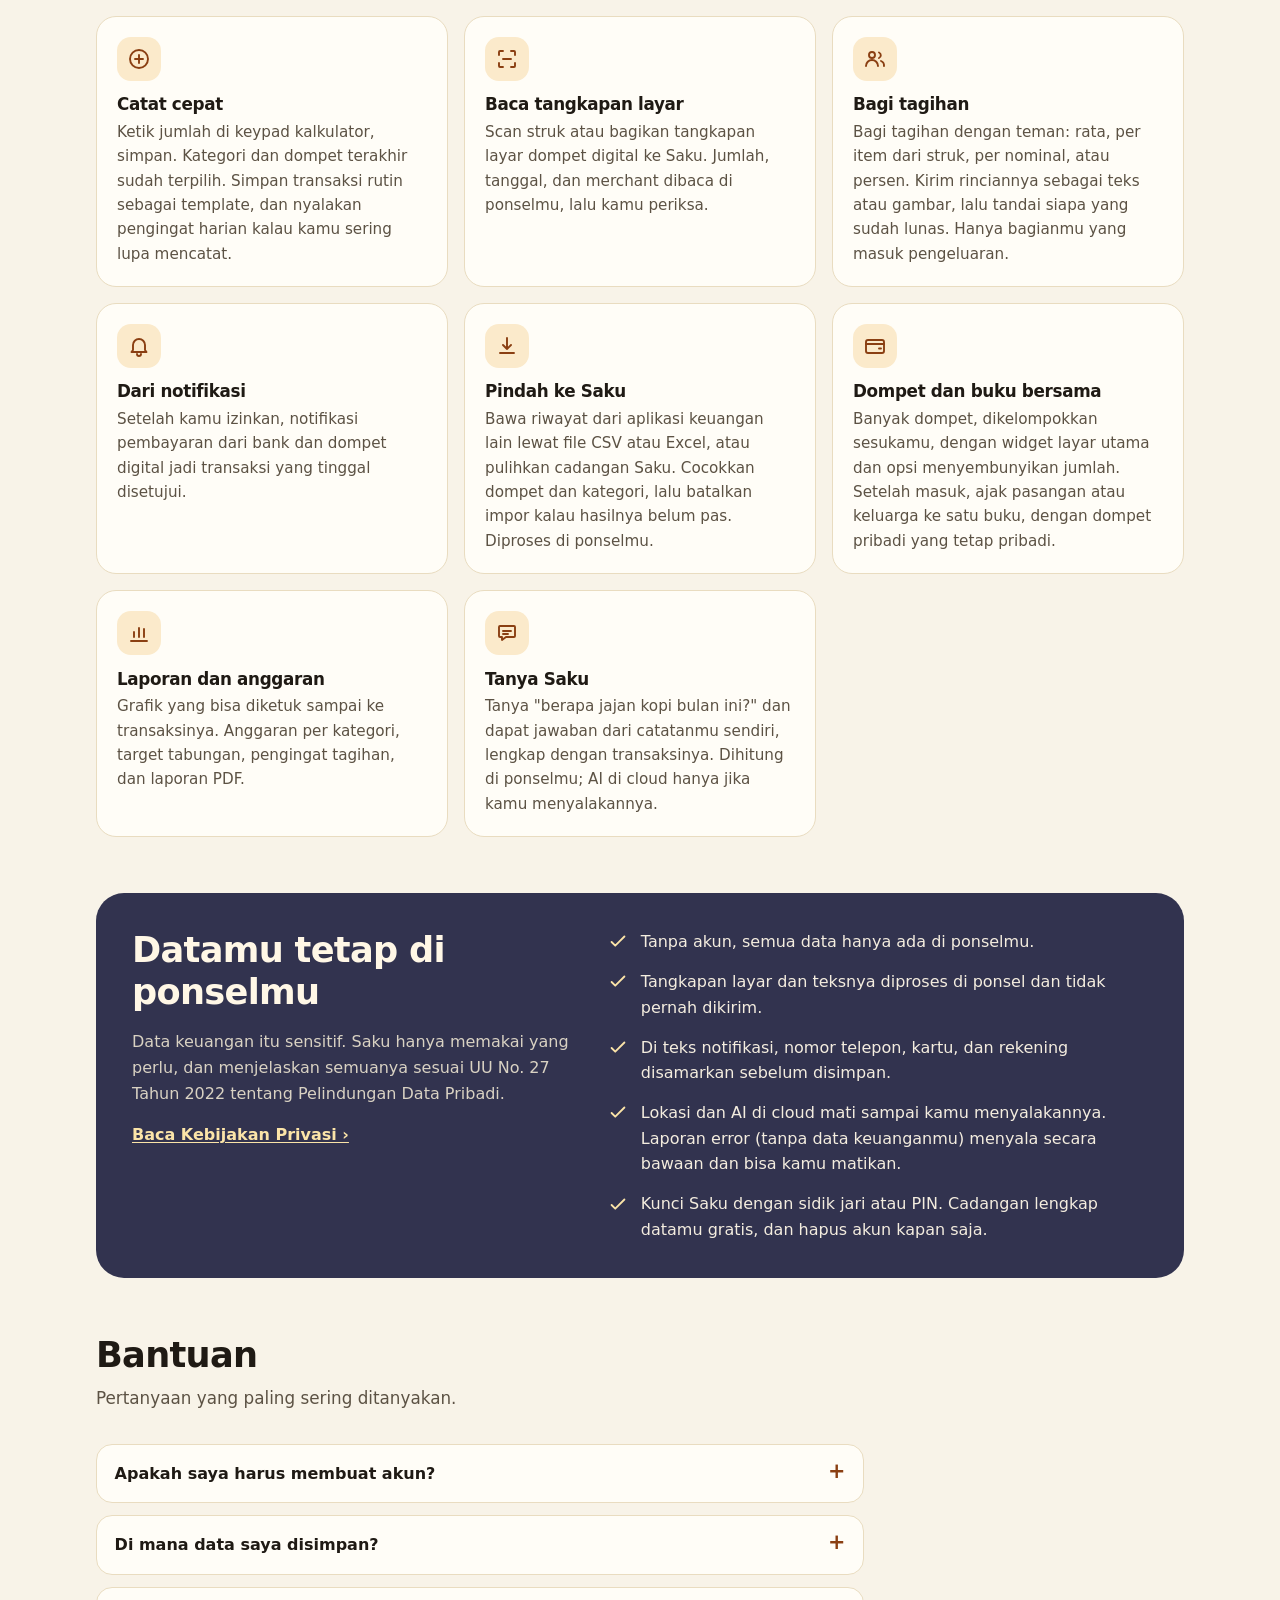
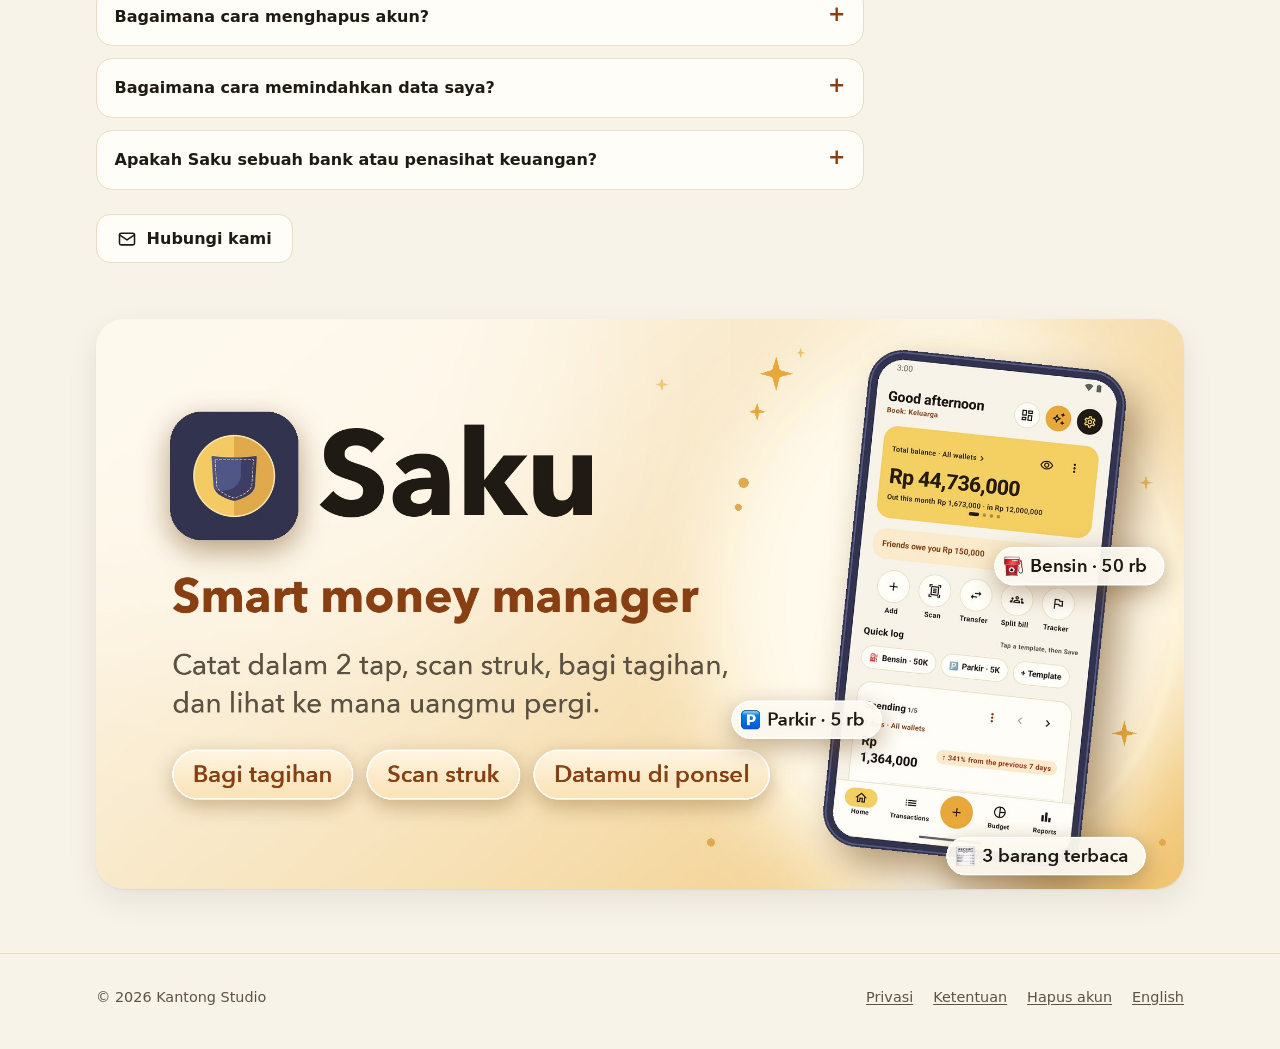
==== commit e066adf4: "Saku landing: richer banner (halo, sparkles, floating chips), 1.91:1 - Warm gradient with a halo beh" ====
--- a/saku/index.html
+++ b/saku/index.html
@@ -21,7 +21,7 @@
 <meta property="og:locale" content="id_ID">
 <meta property="og:image" content="https://saku.kantongstudio.com/img/banner-id.jpg">
 <meta property="og:image:width" content="2000">
-<meta property="og:image:height" content="978">
+<meta property="og:image:height" content="1046">
 <meta property="og:image:alt" content="Saku, Smart money manager: catat dalam 2 tap, scan struk, bagi tagihan, dan lihat ke mana uangmu pergi. Layar Beranda Saku di ponsel.">
 <meta name="twitter:card" content="summary_large_image">
 </head>
@@ -217,7 +217,7 @@
 
 <section class="block">
   <div class="wrap">
-    <a class="banner" href="https://play.google.com/store/apps/details?id=id.saku.app" rel="noopener"><img src="img/banner-id.jpg" alt="Saku, Smart money manager: catat dalam 2 tap, scan struk, bagi tagihan, dan lihat ke mana uangmu pergi. Layar Beranda Saku di ponsel." width="2000" height="978" loading="lazy"></a>
+    <a class="banner" href="https://play.google.com/store/apps/details?id=id.saku.app" rel="noopener"><img src="img/banner-id.jpg" alt="Saku, Smart money manager: catat dalam 2 tap, scan struk, bagi tagihan, dan lihat ke mana uangmu pergi. Layar Beranda Saku di ponsel." width="2000" height="1046" loading="lazy"></a>
   </div>
 </section>
 </main>
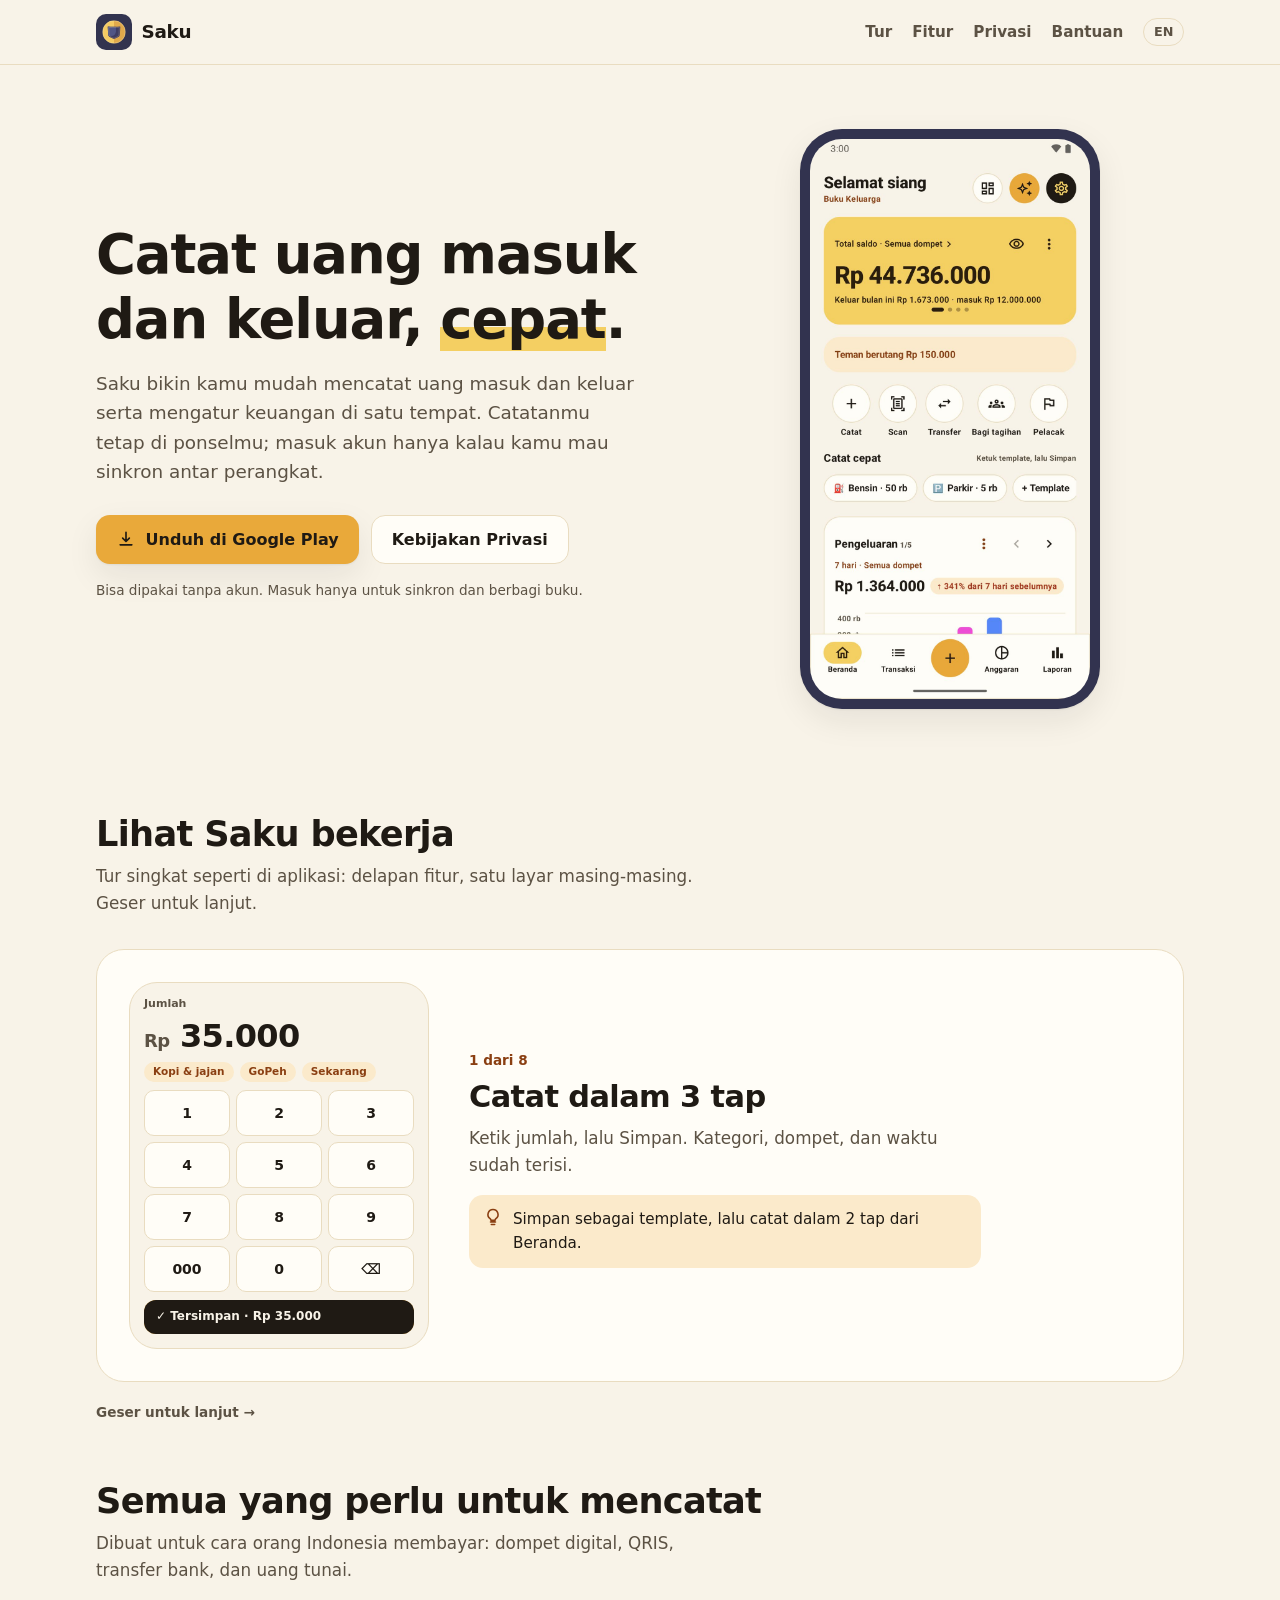
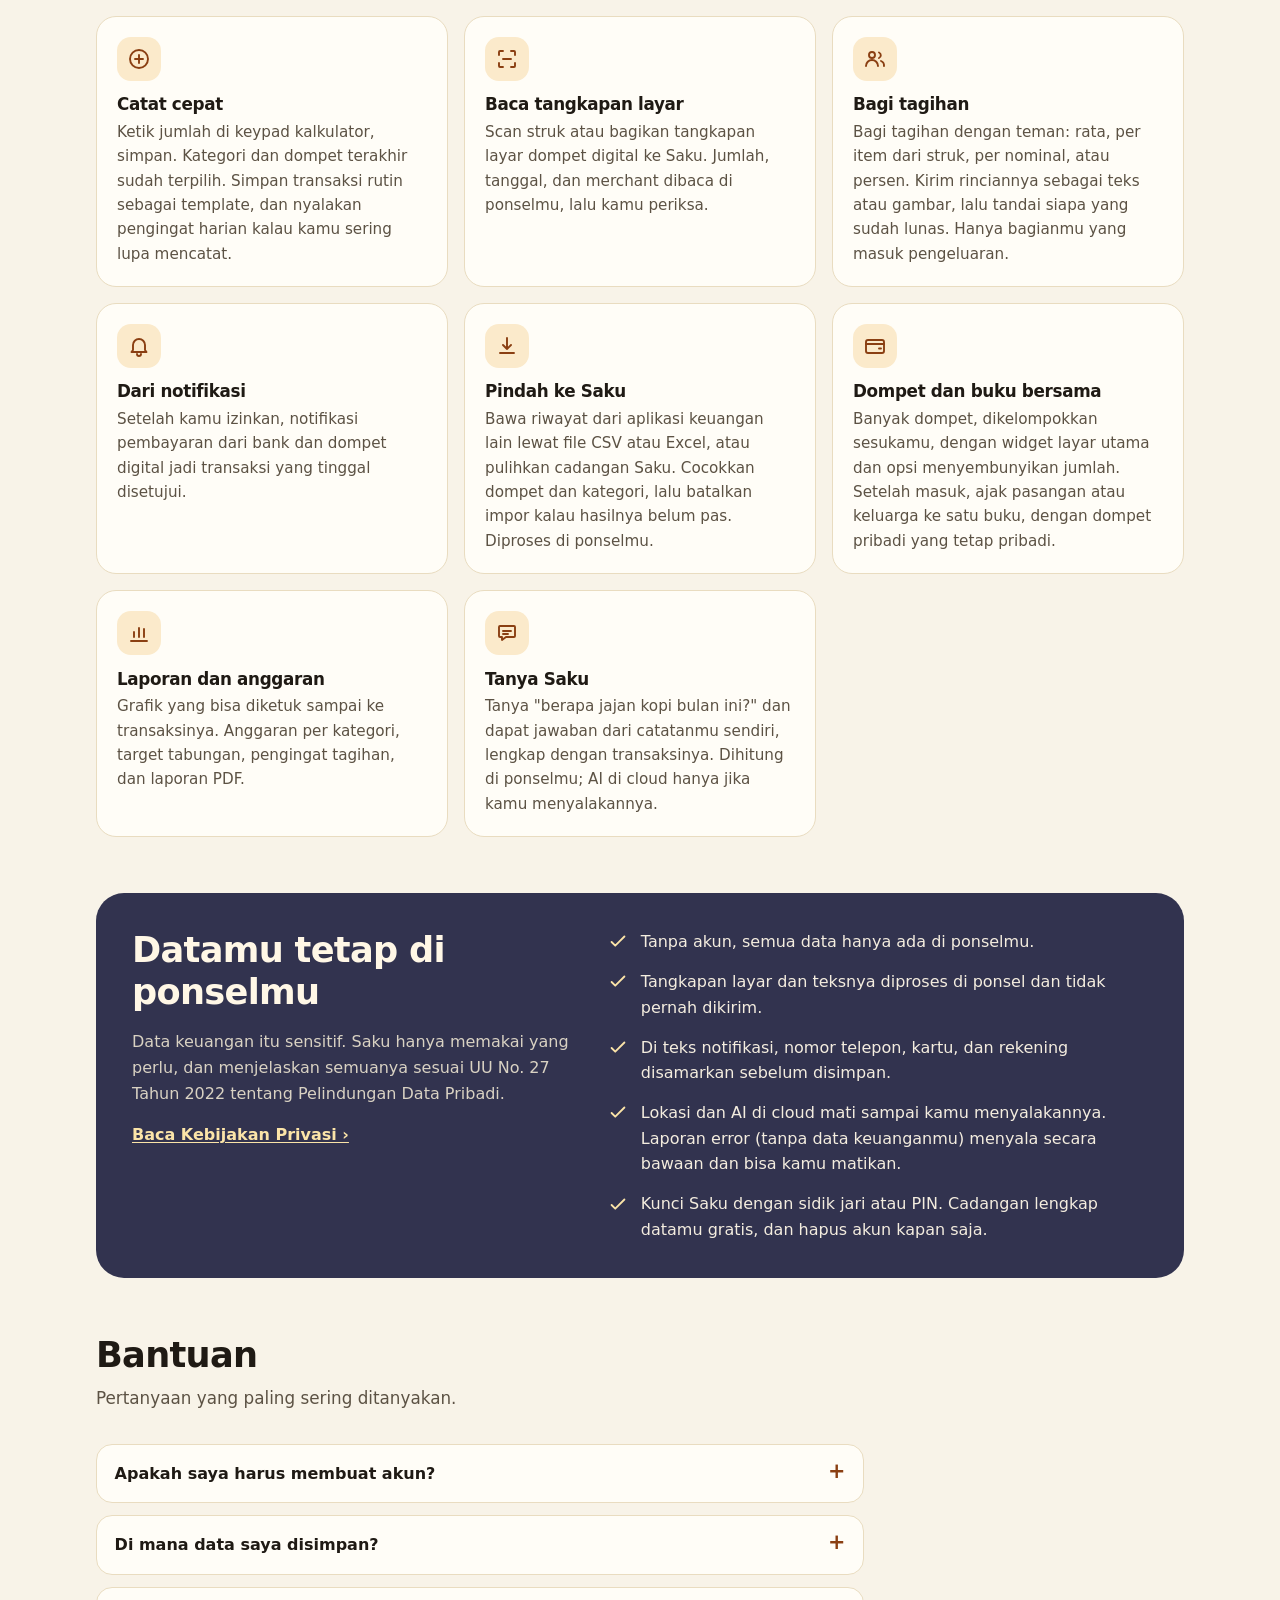
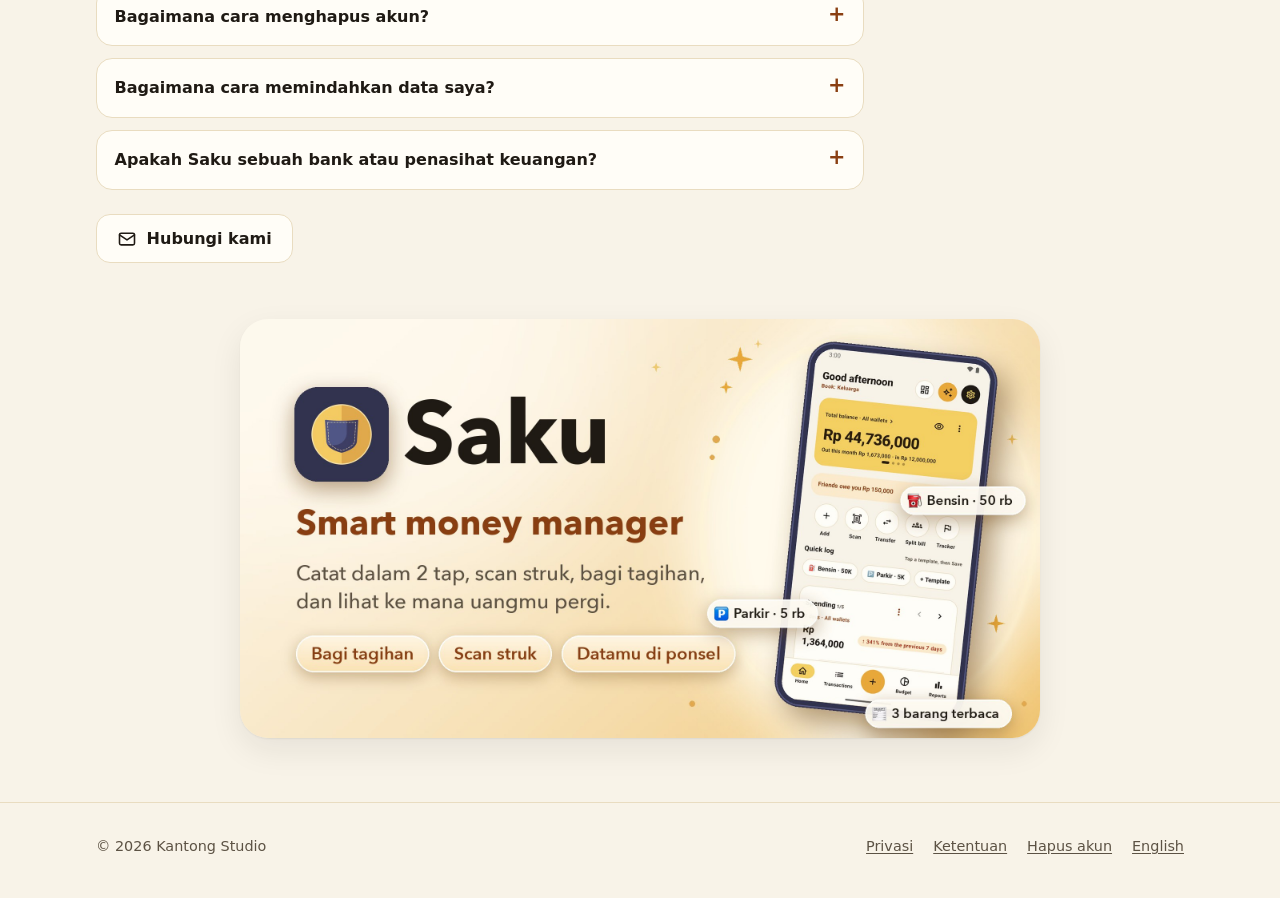
==== commit 5fd89417: "Saku landing: shorter hero lede, cap closing banner at 50rem Hero description now echoes the opening" ====
--- a/saku/index.html
+++ b/saku/index.html
@@ -45,7 +45,7 @@
   <div class="wrap">
     <div>
       <h1>Catat uang masuk dan keluar, <em>cepat</em>.</h1>
-      <p class="lede">Mencatat uang masuk dan keluar nggak harus ribet. Transaksi rutin cukup dua tap lewat widget atau Catat cepat. Kamu juga bisa scan struk, atau biarkan notifikasi pembayaran menyiapkan catatannya. Lihat ke mana uangmu pergi, semua di satu tempat. Catatanmu tetap di ponsel dan baru disinkronkan ke cloud kalau kamu memilih masuk, gratis.</p>
+      <p class="lede">Saku bikin kamu mudah mencatat uang masuk dan keluar serta mengatur keuangan di satu tempat. Catatanmu tetap di ponselmu; masuk akun hanya kalau kamu mau sinkron antar perangkat.</p>
       <div class="cta">
         <a class="btn btn-primary" href="https://play.google.com/store/apps/details?id=id.saku.app" rel="noopener">
           <svg viewBox="0 0 24 24" fill="none" stroke="currentColor" stroke-width="2" stroke-linecap="round" stroke-linejoin="round" aria-hidden="true"><path d="M12 4v11M8 11l4 4 4-4M5 19h14"/></svg>
--- a/saku/site.css
+++ b/saku/site.css
@@ -61,7 +61,7 @@
 .phone img { display:block; width:100%; height:auto; border-radius:32px; }
 
 /* Closing banner: links to the Play listing */
-.banner { display:block; border-radius:28px; overflow:hidden; box-shadow:var(--shadow); }
+.banner { display:block; max-width:50rem; margin-inline:auto; border-radius:28px; overflow:hidden; box-shadow:var(--shadow); }
 .banner img { display:block; width:100%; height:auto; }
 .banner:focus-visible { outline:3px solid var(--primary); outline-offset:4px; }
 
